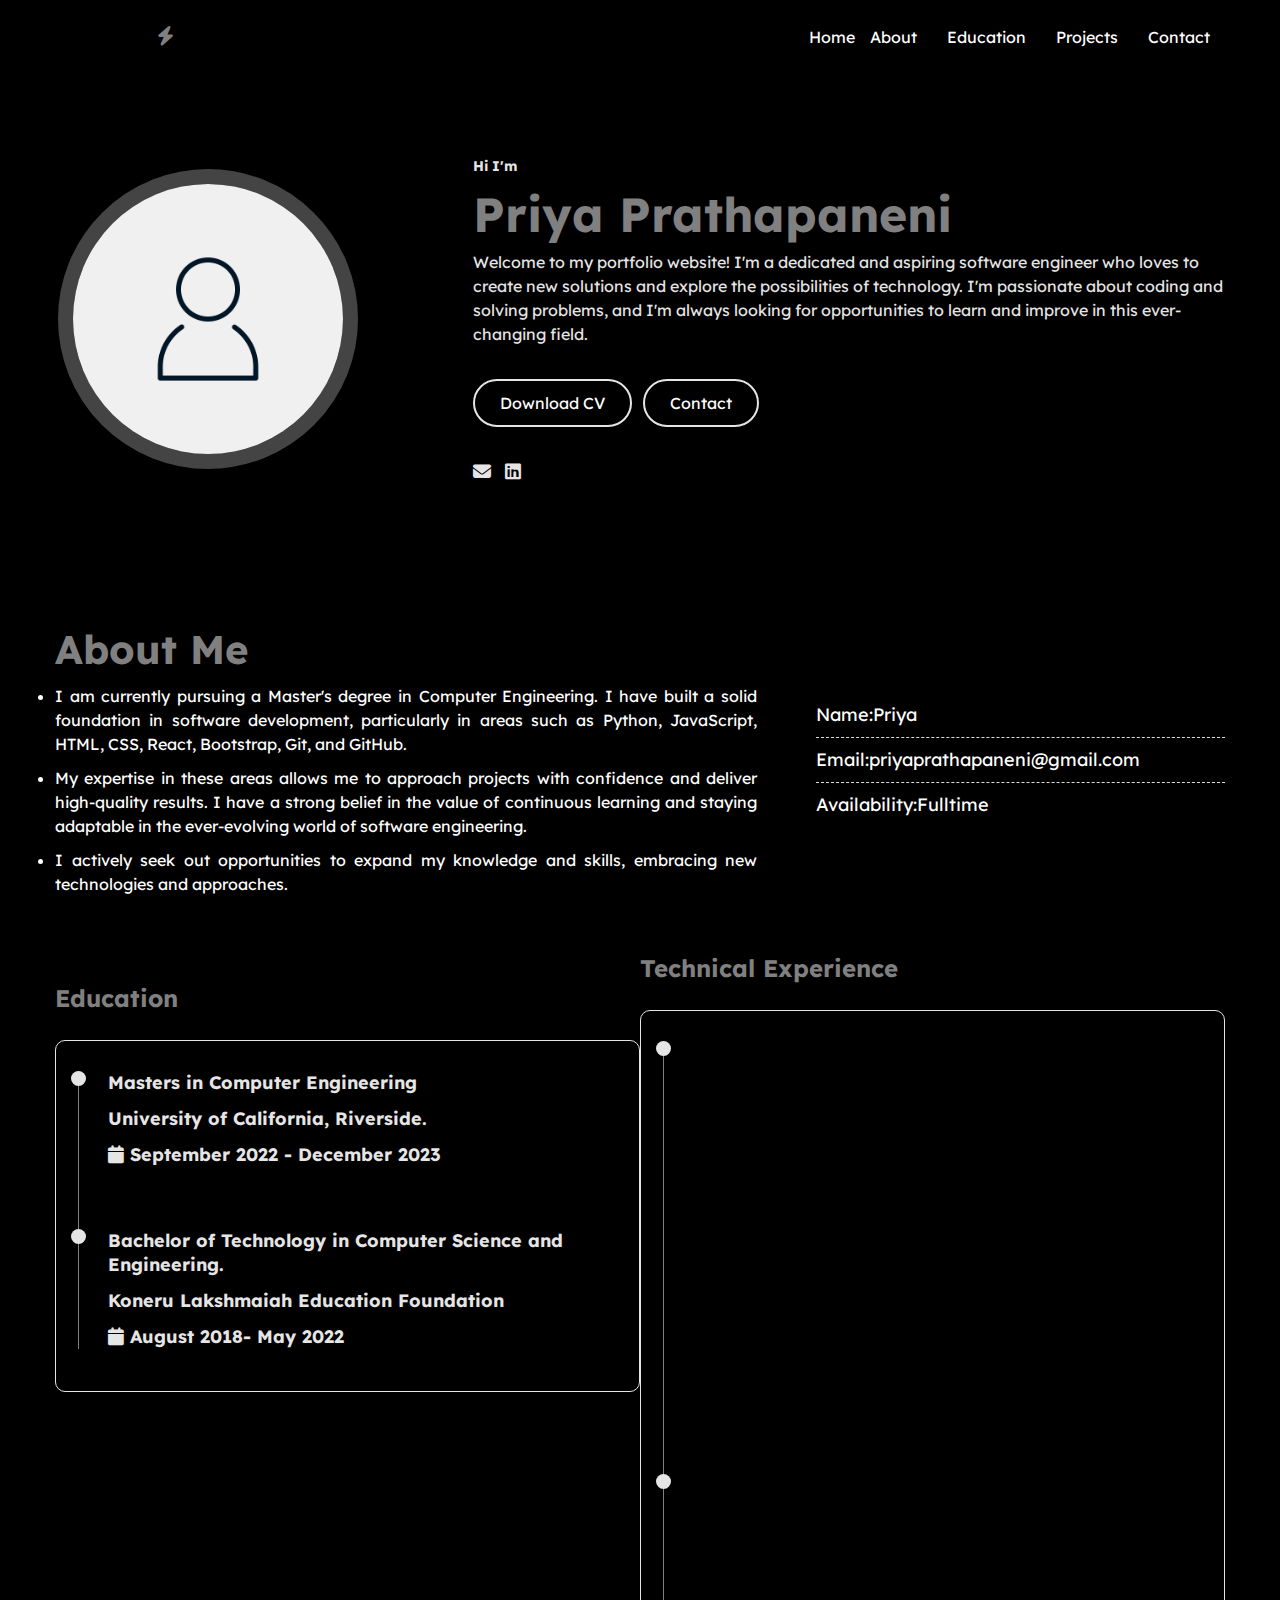
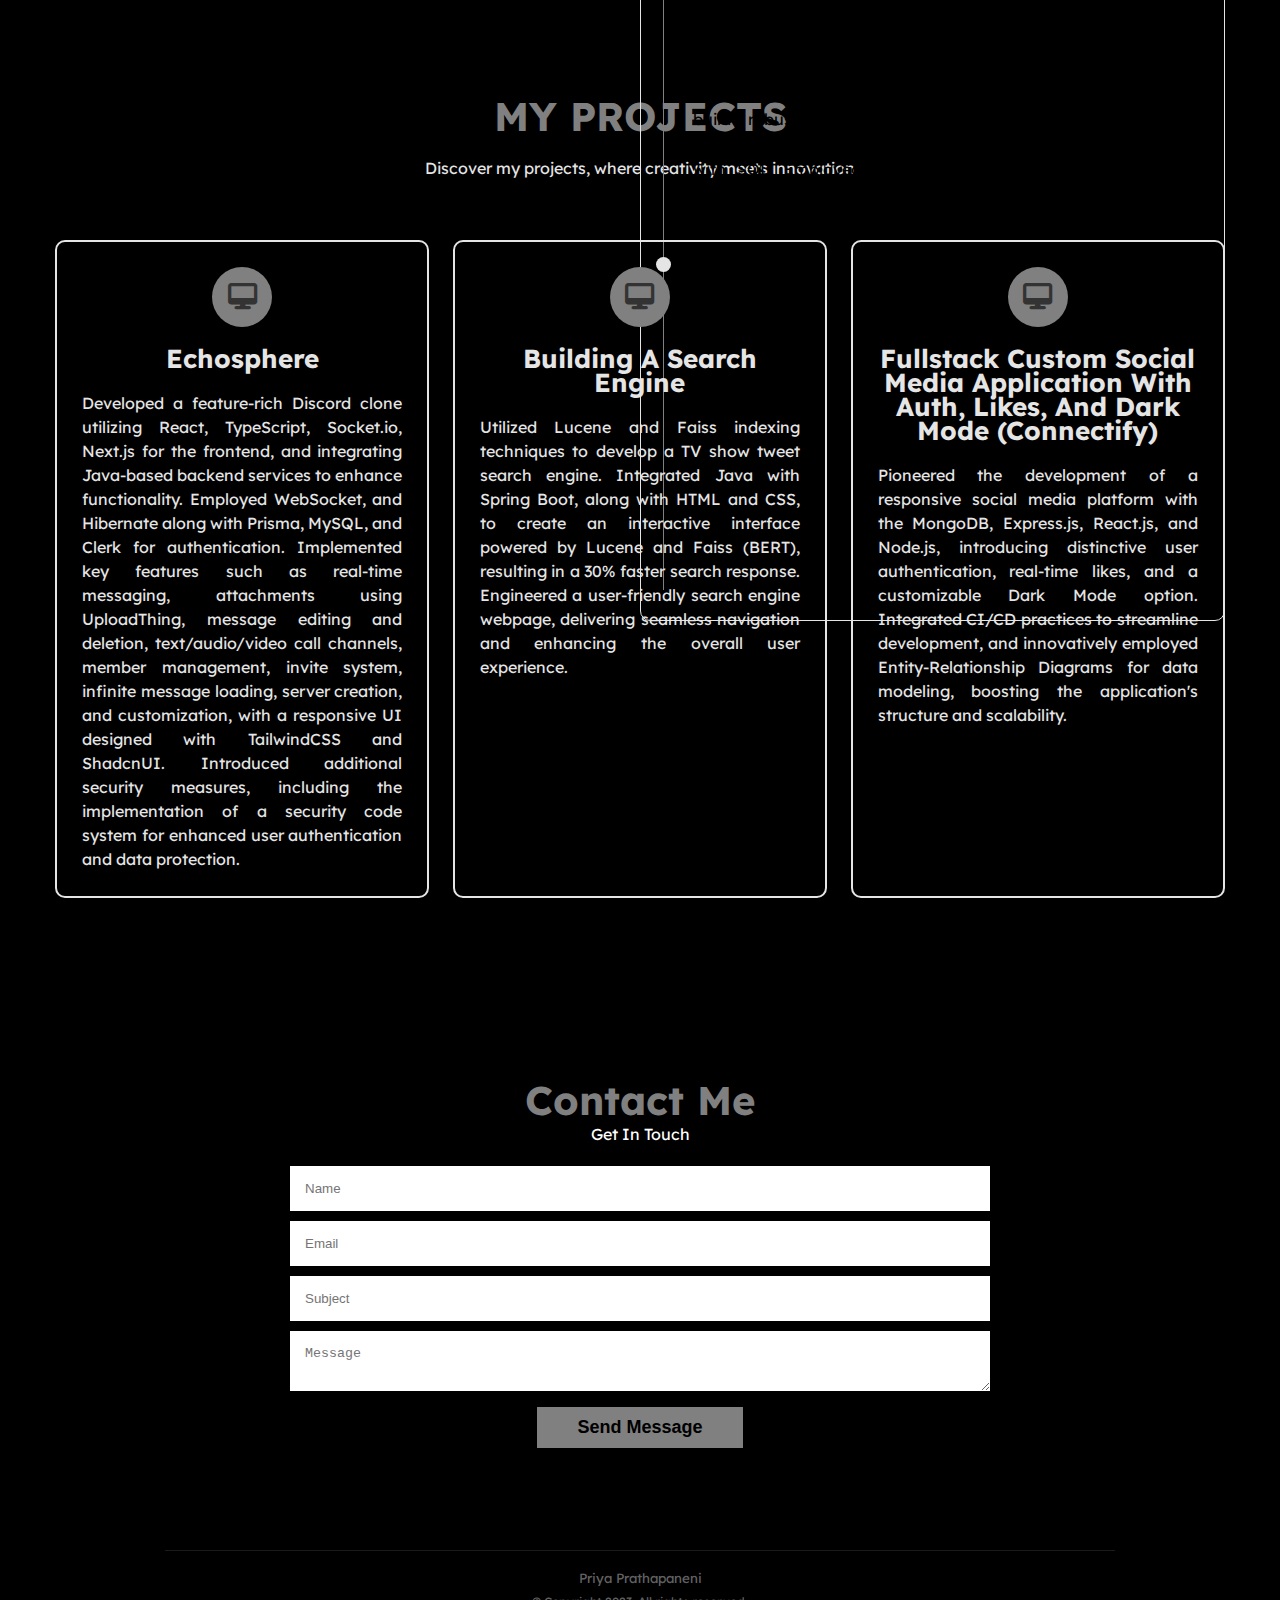
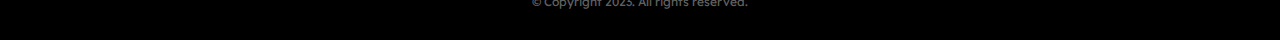
==== index.html @ 8d8836d9 "Update index.html" ====
<!DOCTYPE html>
<html lang="en">
<head>
    <meta charset="UTF-8"> 
    <meta http-equiv="X-UA-Compatible" content="IE=edge">
    <meta name="viewport" content="width=device-width, initial-scale=1.0">
    <title>Priya Prathapaneni</title>
    <link rel="icon" href="https://i.ibb.co/zRsTj3p/Frame-1-37.png">


    <link rel="stylesheet" href="style_portfolio.css">
    <link rel="stylesheet" href="https://cdnjs.cloudflare.com/ajax/libs/font-awesome/6.4.0/css/all.min.css" class="stylesheet">
</head> 

<body>
    <header class="header-area">
        <div class="container">
            <div class="header">
               
                <a href="" class="logo">
                    <img src="files/signaturecropped.png" alt="" class="signature">
                    <i class="fa fa-bolt"></i>
                </a>
                   
                <ul class="navbar">
                    <li><a href="#home">Home</a></li>
                    <li><a href="#about">About</a></li>
                    <li><a href="#education">Education</a></li>
                    <li><a href="#projects">Projects</a></li>
                    <li><a href="#contact">Contact</a></li>
                </ul>
                
                <div class="menu_icon">
                    <i class="fa fa-bars"></i>
                </div>

            </div>
        </div> 
    </header>
 
    <!-------------------------- Home Page -------------------------->
    <div class="FirstElement" id="home">
        <div class="profile-photo">
            <img src="images/haha.webp" alt="profile picture">
        </div>
        <div class="profile-text">
            <h5>Hi I'm </h5><br>
            <h1>Priya Prathapaneni</h1><br>
            <p>Welcome to my portfolio website! I'm a dedicated and aspiring software engineer who loves to create new solutions and explore the possibilities of technology. I'm passionate about coding and solving problems, and I'm always looking for opportunities to learn and improve in this ever-changing field.</p>
            
            <div class="btn-group">
                <a href="Docs/Priya_Prathapaneni_Resume__ (2).pdf" class="btn">Download CV</a>
                <a href="mailto:priyaprathapaneni@gmail.com" class="btn">Contact</a>
            </div>

            <div class="social">
                <a href="mailto:priyaprathapaneni@gmail.com"><i class="fa fa-envelope"></i></a>
                <a href="https://www.linkedin.com/in/priya-prathapaneni-424543191"><i class="fa-brands fa-linkedin"></i></a>
            </div>
        </div>
    </div>

        <!-------------------------- About Section -------------------------->
    <section class="about-area" id="about">
        <div class="container">
            <div class="about">
                
                <div class="about-content">
                    <h4>About Me</h4>
                    <ul>
                      <li> I am currently pursuing a Master's degree in Computer Engineering. I have built a solid foundation in software development, particularly in areas such as Python, JavaScript, HTML, CSS, React, Bootstrap, Git, and GitHub.</li>
                      <li> My expertise in these areas allows me to approach projects with confidence and deliver high-quality results. I have a strong belief in the value of continuous learning and staying adaptable in the ever-evolving world of software engineering.</li>
                      <li> I actively seek out opportunities to expand my knowledge and skills, embracing new technologies and approaches.</li>
                    </ul>
                </div>
                                  
                <div class="about-skills">
                    <ul>
                        <li>Name:Priya</li>
                        <li>Email:priyaprathapaneni@gmail.com</li>
                        <li>Availability:Fulltime</li>
            
                    </ul>
                </div>
            </div>
        </div>
    </section>


        <!-------------- Education & Internship -------------->
    <section class="education-content" id="education">
        <div class="container">
            <div class="row">
                <div class="education ">
                    <h3 class="title">Education</h3>
                    <div class="row">
                        <div class="timeline-box">
                            <div class="timeline">

                                <!-- Timeline-item -->
                                <div class="timeline-item">
                                    <div class="circle-dot"></div>
                                    <h3 class="timeline-title">
                                        Masters in Computer Engineering
                                    </h3>
                                    <h4 class="timeline-title">University of California, Riverside.</h4>
                                    <h4 class="timeline-title">
                                        <i class="fa fa-calendar"></i> September 2022 - December 2023
                                    </h4>
                                </div> 

                                <div class="timeline-item">
                                    <div class="circle-dot"></div>
                                    <h3 class="timeline-title">
                                        Bachelor of Technology in Computer Science and Engineering.
                                    </h3>
                                    <h4 class="timeline-title">Koneru Lakshmaiah Education Foundation</h4>
                                    <h4 class="timeline-title">
                                        <i class="fa fa-calendar"></i> August 2018- May 2022
                                    </h4>
                                </div> 

                            </div>
                        </div>
                    </div>
                </div>
                <div class="Technical Experience">
                    <h3 class="title">Technical Experience</h3>
                    <div class="row">
                        <div class="timeline-box">
                            <div class="timeline">
                                <div class="timeline-item">
                                    <div class="circle-dot"></div>
                                    <h3 class="timeline-title">Technical Product Manager</h3>
                                    <h4 class="timeline-title">Visionsoft</h4>
                                    <h4 class="timeline-title">
                                        <i class="fa fa-calendar"></i>  February 2024-Present  
                                    </h4>
                                    <li class="timeline-text">Spearheaded the development of "TechXcel," a full-stack solution, driving a 30% increase in user engagement and a 20% boost in customer satisfaction. Utilized a combination of SQL for database management, Alteryx for data integration and manipulation, 
                                     and Java for backend development to architect and implement the solution effectively. Mentored and guided a team of interns in React components development, contributing to success of the project. Defined product requirements, leveraging Platform as a Service (PaaS), AWS services like AWS Lambda, and EC2, 
                                     leading to a 25% improvement in feature prioritization accuracy and a 15% reduction in time-to-market.                                         
                                    </li>
                                </div>
                                <div class="timeline-item">
                                    <div class="circle-dot"></div>
                                    <h3 class="timeline-title">Full Stack Developer</h3>
                                    <h4 class="timeline-title">BEPEC SOLUTIONS</h4>
                                    <h4 class="timeline-title">
                                        <i class="fa fa-calendar"></i>  January 2022-August  2022 
                                    </h4>
                                    <li class="timeline-text">Developed an interactive e-commerce website utilizing React for the front-end, enhancing user experience with dynamic web pages, styled using HTML, CSS, JavaScript and TypeScript, 
                                     ensuring a responsive and visually appealing interface. Implemented backend functionalities in Java, leveraging J2EE frameworks to build robust server-side components, and managed data transactions using JDBC, 
                                      enabling efficient database interactions with SQL. Employed JUnit 5 for unit testing to ensure code reliability and functionality. Utilized Jenkins for build automation.
                                    </li>
                                </div>
                                <!-- Timeline-item -->
                                <div class="timeline-item">
                                    <div class="circle-dot"></div>
                                    <h3 class="timeline-title">
                                        FULL STACK DEVELOPER
                                    </h3>
                                    <h4 class="timeline-title">SWHIZZ TECHNOLOGIES</h4>
                                    <h4 class="timeline-title">
                                    <i class="fa fa-calendar"></i> August 2021-November 2021
                                    </h4>
                                    <li class="timeline-text">
                                        Developed “TaskMaster Pro," a comprehensive project management web application, utilizing Spring Boot (MVC, JPA, Hibernate) for the backend implementation, including RESTful web service APIs, and MySQL database for data storage. 
                                        Implemented the front-end of the application using React.js, incorporating Material UI components and React Hooks (useState, useEffect) for efficient state management, resulting in a user-friendly and responsive user interface. Additionally, 
                                        utilized fetch/axios for seamless consumption of REST APIs.
                           
                                    </li>
                                </div> 
                                <!-- Timeline-item -->
                                
                                
                            </div>
                        </div>
                    </div>
                </div>
            </div>
        </div>
    </section>


        <!-------------------------- Projects -------------------------->
    <section class="project-content" id="projects">
        <div class="container">
            <div class="project-title">
                <h4>My Projects</h4>
                <p>Discover my projects, where creativity meets innovation</p>
            </div>
            <div class="projects">
                <!-- 1st Project -->
                <div class="project">
                    <i class="fa fa-desktop"></i>
                    <h4>Echosphere </h4>
                    <p>Developed a feature-rich Discord clone utilizing React, TypeScript,  Socket.io, Next.js for the frontend, and integrating Java-based backend services to enhance functionality. Employed WebSocket, and Hibernate along with Prisma, MySQL, and Clerk for authentication. 
Implemented key features such as real-time messaging, attachments using UploadThing, message editing and deletion, text/audio/video call channels, member management, invite system, infinite message loading, server creation, and customization, with a responsive UI designed with TailwindCSS and ShadcnUI. Introduced additional security measures, including the implementation of a security code system for enhanced user authentication and data protection.
                    </p>
                </div>
                 <!-- 2nd Project -->
                 <div class="project">
                    <i class="fa fa-desktop"></i>
                    <h4>Building a Search Engine </h4>
                    <p>Utilized Lucene and Faiss indexing techniques to develop a TV show tweet search engine. 
Integrated Java with Spring Boot, along with HTML and CSS, to create an interactive interface powered by Lucene and Faiss (BERT), resulting in a 30% faster search response.
Engineered a user-friendly search engine webpage, delivering seamless navigation and enhancing the overall user experience.
</p>
                </div>
                <!-- 3rd Project -->
                <div class="project">
                    <i class="fa fa-desktop"></i>
                    <h4>Fullstack Custom Social Media Application with Auth, Likes, and Dark Mode (Connectify) </h4>
                    <p>Pioneered the development of a responsive social media platform with the MongoDB, Express.js, React.js, and Node.js, introducing distinctive user authentication, real-time likes, and a customizable Dark Mode option.
Integrated CI/CD practices to streamline development, and innovatively employed Entity-Relationship Diagrams for data modeling, boosting the application's structure and scalability.
</p>
                </div>
            </div>
        </div>
    </section>

        <!-------------------------- Contact Me -------------------------->

    <section class="contact-content" id="contact">
        <div class="container">
            <div class="contact-title">
                <h4>Contact Me</h4>
                <p>Get In Touch</p>
            </div>
            <div class="contact">
                <form name="submitToGoogleSheet">
                    <input type="text" name="NAME" placeholder="Name" required>
                    <input type="email" name="EMAIL" placeholder="Email" required>
                    <input type="text" name="SUBJECT" placeholder="Subject">
                    <textarea name="MESSAGE" placeholder="Message"></textarea>
                    <input type="submit" value="Send Message" class="submit">
                </form>
                <span id="msg"></span>
            </div>
        </div>
    </section>
        
    <!-------------------------- JS -------------------------->
    <script src="https://code.jquery.com/jquery-3.7.0.min.js" integrity="sha256-2Pmvv0kuTBOenSvLm6bvfBSSHrUJ+3A7x6P5Ebd07/g=" crossorigin="anonymous"></script>
    <script src="https://cdn.jsdelivr.net/npm/typed.js@2.0.12"></script>
    <script src="https://unpkg.com/scrollreveal"></script>
    <script src="script_portfolio.js"></script>
    
    <!-------------------------- Footer section -------------------------->
   <footer class="footer">
    <small>Priya Prathapaneni</small>
    <small class="copyright">&copy; Copyright 2023. All rights reserved.</small>
   </footer>

</body>
</html>
---- style_portfolio.css ----
@import url('https://fonts.googleapis.com/css2?family=Lexend:wght@400;500;600;700&display=swap');

*{
  margin:0;
  padding:0;
  box-sizing:border-box;
  scroll-behavior:smooth;
}
a{
  text-decoration: none ;
  color:#fff;
  transition:0.3s; 
}
ul{
  list-style:none;
}
img{
  max-width: 100%;
}
body{
  font-family: 'Lexend', sans-serif;
  font-size:16px;
  line-height:24px; 
  background-color:black;
}
.container{
  width: 1170px;
  margin:auto;
}




      /*---------------------------Header---------------------------*/

.header-area{
  padding:25px 0;
  transition: padding .3s;
}

.header-area.sticky {
  position: fixed;
  top: 0;
  left: 0;
  width: 100%;
  z-index: 99;
  background-color:black;
  padding: 5px;
}

.header{
  display:flex;
  justify-content: space-between;
  align-items: center;
  /* padding-bottom: 2rem; */
} 
.logo {
  display: flex;
  align-items: center;
  position: relative; 
  text-transform: uppercase;
  font-size: 26px;
  font-weight: 700;
}

.logo .fa-bolt {
  color:gray;
  font-size: 19.5px;
  position: absolute; 
  top: 60%;
  left: 100%; 
  transform: translate(-50%, -50%); 
  z-index: 1; 
}

.signature {
  width: 100px; 
  height:auto; 
  margin-right: 10px; 
}

.header ul li:first-child {
  margin-right: auto; 
}  

.header ul{
  display: flex;
  align-items: center; 
}
.header ul li{
  margin: 0 15px;
}
.header ul li a{
  text-transform: capitalize;
  display: block;
}
.header ul li a.active{
  color:gray;
} 
.header ul li a:hover{
  color:gray;
}
.header .menu_icon{
  color:#fff;
  font-size: 18px;
  cursor: pointer;
  display: none;
}


/*---------------------------HomePage--------------------------*/

.FirstElement{
   display:flex;
   justify-content: space-around;
   align-items: center;
   padding-top: 5rem; 
} 

.FirstElement.adjusted-padding {
  padding-top: 40px; 
}

.FirstElement .profile-photo{
  width: 300px;
  height:  300px;
  border-radius: 50%;
  overflow: hidden;
  border: 15px solid #444444;
  box-shadow: 5px 7px 25px rgba(0, 0, 0, 0.5)
}
profile-photo .img{
  height: 300%;
  width: 300%;
  transition: 0.5s;
}
.FirstElement .profile-photo img:hover{
  transform: scale(1.2);
}
.profile-text{
  max-width: 750px;
  display: flex;
  flex-direction: column;
}
.profile-text h5{
  color: #e5e5e5;
  font-size: 14px;
}
.profile-text h1{
  color: gray;
  font-size: 3rem; 
}
.profile-text p{
  color:#e5e5e5;
}
.profile-text .social i{
  color : #e5e5e5;
  font-size: 18px;
  margin-right: 10px;
  transition: 0.5s;
}
.profile-text .social i:hover{
  color:gray;
  transform: rotate(360deg);
}



 /*---------------------------About---------------------------*/

.about-area{
  padding-top: 130px;
  background-color:black;
}
.about{
  display: flex;
  justify-content: space-between;
  align-items: center;
  margin-bottom:50px;
}
.about-content{
  flex-basis: 60%;
}
.about-content h4{
  color: gray;
  font-size: 40px;
  line-height: 70px;
  text-transform: capitalize;
}
.about-content ul {
  color:#fff;
  text-align: justify;
}

.about-content ul li {
  list-style-type: disc;
  margin-bottom: 10px;
}

.about-skills{
  flex-basis: 35%;
}
.about-skills ul li{
  border-bottom: 1px dashed #ddd;
  padding-bottom: 10px;
  margin-bottom: 10px;
  color: #fff;
  font-size: 18px;
}
.about-skills ul li:last-child{
  border-bottom: 0;
  padding-bottom: 0;
  margin-bottom: 0;
}


/*---------------------------Button---------------------------*/

.btn-group{
  margin: 45px 0;
}
.btn-group .btn{
  border-color: #d5d5d5;
  color: #fff;
  background-color:black;
  padding:12px 25px;
  margin: 5px 0;
  margin-right: 7px;
  border-radius: 30px;
  border: 2px solid #e5e5e5;
  box-shadow: 0 10px 10px -8px rgb(0 0 0 / 78%);
}
.btn.active{
  border-color:gray;
}


/*---------------------------Education & Internship---------------------------*/

.education-content .row{
  display: flex;
  border-radius: 5px;
  height: 400px;
  margin-bottom: 250px;
}

.education-content .title{
  color: gray;
}
.education-content .row .education,
.education-content .row .internship
{
  color: #e5e5e5;
  flex:0 0 50%;
  max-width: 50%;
  margin-top: 30px;
} 
.education-content  h3.title{
  font-size:24px;
  margin-bottom: 30px;
  font-weight: 700;
}
.education-content .row.timeline-box{
  flex:0 0 100%;
  max-width: 100%;  
}
.education-content .row .timeline{
  /* background-color:#e5e5e5; */
  padding: 30px 15px;
  border: 1px solid #e5e5e5;
  border-radius: 10px;
  width: 100%;
  position: relative;
}
.education-content .row .timeline-item{
  position:relative;
  padding-left: 37px;
  padding-bottom: 50px; 
}
.education-content .row  .internship .timeline-item{
  position:relative;
  padding-left: 37px;
  padding-bottom: 30px; 
}
.education-content .row .timeline-item:last-child{
  padding-bottom: 0;
}
.education-content .row .timeline-item::before{
  content: "";
  width: 1px;
  position: absolute;
  height: 100%;
  left: 7px;
  top: 0;
  background-color:gray;  
}
.education-content .row .circle-dot{
  position: absolute;
  left: 0;
  top: 0;
  height: 15px;
  width: 15px;
  border-radius: 50%;
  background-color: #e5e5e5;
}
.education-content .row .timeline-title  {
  font-weight: 700;
  font-size: 18px;
  margin-bottom: 12px;
}
.education-content .row .internship .timeline-title  {
  font-weight: 700;
  font-size: 18px;
  margin-bottom: 8px;
}
.education-content .row .timeline-text{
  line-height: 25px;
  font-size: 16px;
  text-align: justify;
}



/*---------------------------Projects---------------------------*/
.project-content{
  padding: 90px 0;
  /* color:#fff;  */
}
.project-title{
  margin-bottom: 60px;
  text-align: center;
}
.project-title h4{
  text-transform: uppercase;
  font-size: 40px;
  line-height: 40px;
  color: gray;
  margin-bottom: 20px;
}
.project-title p{
  color: #e5e5e5;
}
.projects{
  display: flex;
  justify-content:space-between;
  flex-wrap: wrap;
}
.project{
    /* padding: 30px 15px; */
    color: #e5e5e5;
    border: 2px solid #e5e5e5;
    border-radius: 10px;
    width: 100%;
    position: relative;
    padding: 25px;
    text-align: center;
    flex-basis: 32%;
    transition: .3s;
}
.project i{
  background-color:gray;
  width: 60px;
  height: 60px;
  color: #333;
  font-size: 26px;
  line-height: 60px;
  border-radius: 50%;
}
.project h4{
  font-size: 26px;
  text-transform: capitalize;
  margin: 20px 0;
}
.project p{
  text-align: justify;
}
.project:hover{
  border-color:gray;
}



/*---------------------------Contact Me---------------------------*/
.contact-content{
  padding: 100px 0;
  color: #fff;
  text-align: center;
}
.contact-content .contact-title h4{
  font-size: 40px;
  text-transform: capitalize;
  color: gray;
  padding-bottom: 10px;
}
.contact-content .contact-title p{
  padding-bottom: 20px;
}
.contact{
  max-width: 700px;
  margin: auto;
}
.contact input,.contact textarea{
  width: 100%;
  padding: 15px;
  border: 0;
  margin-bottom: 10px;
}

.contact .submit{
  width: auto;
  background-color:gray;
  padding: 10px 40px;
  font-weight:bold ;
  font-size: 18px;
}
.contact .submit:hover{
  transform: scale(1.1);
  cursor: pointer;
}
#msg{
  color: #fff;
  font-size: 20px;
  margin-top: -8px;
  display: block;
}






/*---------------------------Footer---------------------------*/
.footer {
    max-width: 950px;
    margin: 0 auto;
    padding: 15px 0 26px;
    border-top: 1px solid rgba(255, 255, 255, 0.1); 
    color: rgba(255, 255, 255, 0.4);
    display: flex;
    flex-direction: column;
    align-items: center;
    text-align: center;
  }
  .footer .message {
    font-size: 12px;
    color: rgba(255, 255, 255, 0.4);
    margin-bottom: 10px;
  }
  
  .copyright {
    font-size: 12px;
  }




 /*------------------- Responsive Design on small screen -------------------*/

/* Medium layout */
@media only screen and (min-width:1000px) and (max-width:1200px){
  .container{
    width: 970px;
  }
}

@media(max-width:1050px){
  .FirstElement{ 
    flex-direction: column;
    padding-top: 2rem;
  }
  .profile-text{
    padding: 40px 0px;
  }
}



/* tablet layout */
@media only screen and (min-width:768px) and (max-width:999px){
  .container{
    width: 750px;
  } 
}  


/* Mobile Layout */
@media only screen and (max-width:767px){
  .container{
    width: 350px;
  }

  .header .menu_icon {
    display: block;
  }
  .header ul{
    display: none;
  }
  .header i{
    color: #e5e5e5;
  }

  .profile-text{
    width: 350px;
  }
  .FirstElement .profile-text p{
    text-align: justify;
  }
  .about{
    flex-direction: column;
    flex-basis: 100%;
    margin-bottom: 30px;
  }
  .about-skills{
    width: 100%;
    margin-top: 30px;
  }
  .education-content .row {
    flex-direction: column;
    height: auto;
    margin-bottom: 50px;
  }

  .education-content .row .education,
  .education-content .row .internship {
    flex-basis: 100%;
    max-width: 100%;
    margin-top: 30px;
  }
  .project{
    flex-basis: 100%;
    margin-bottom: 30px;
  }

}
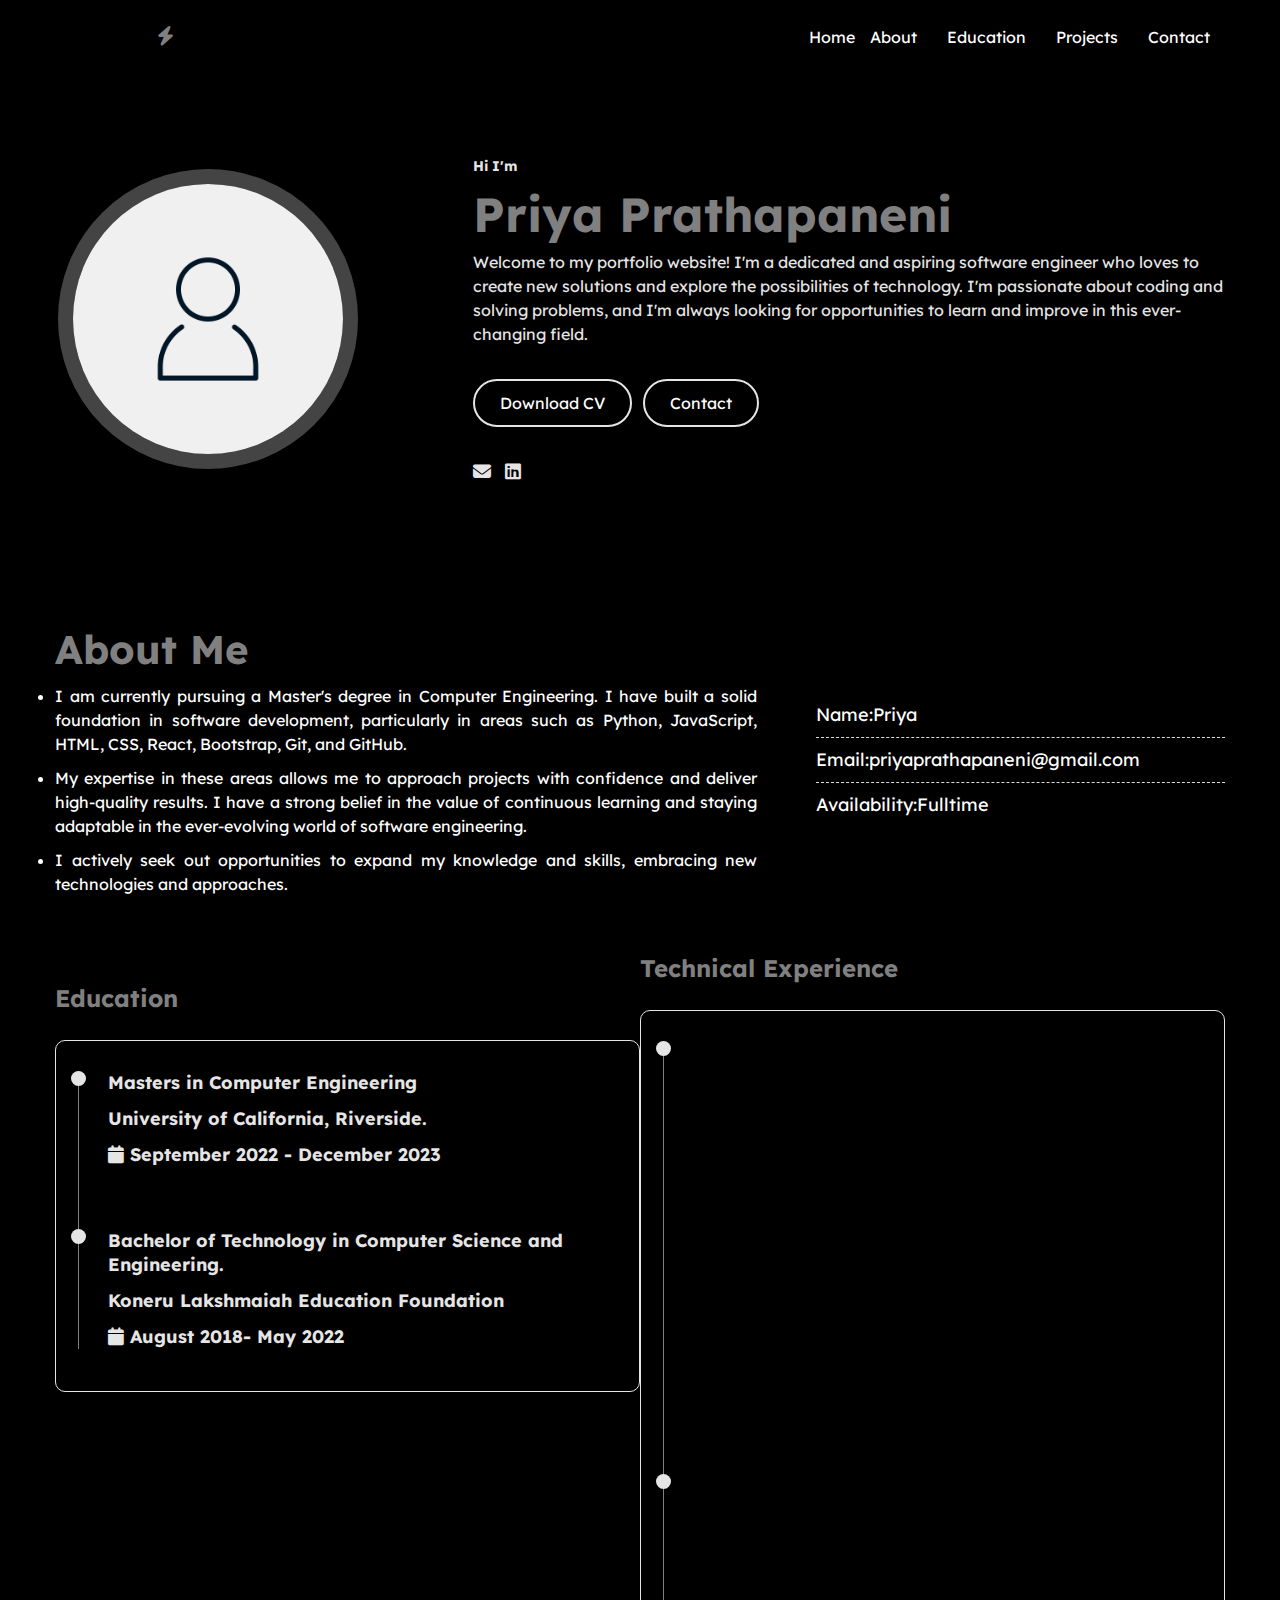
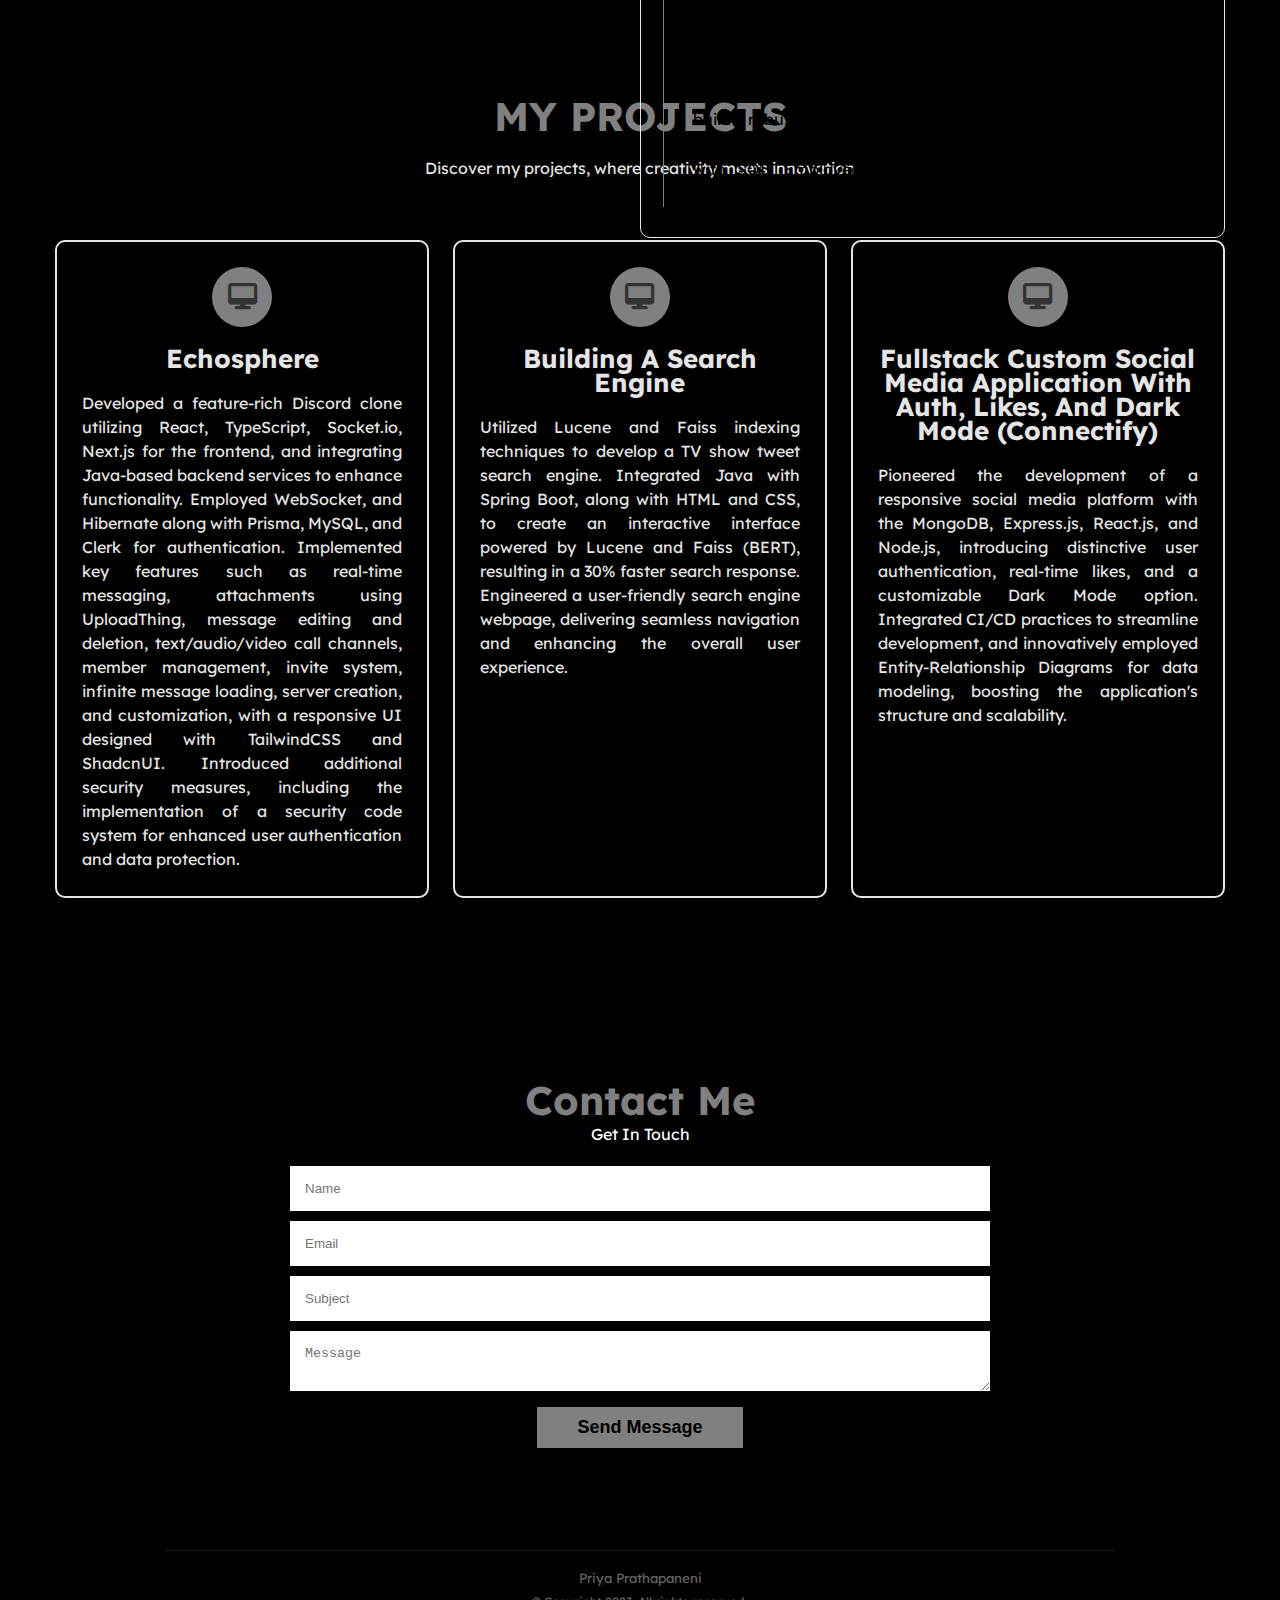
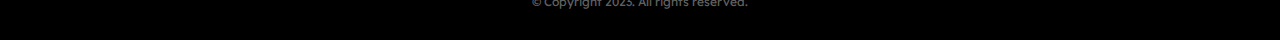
==== commit a847e162: "Update index.html" ====
--- a/index.html
+++ b/index.html
@@ -87,7 +87,7 @@
     </section>
 
 
-        <!-------------- Education & Internship -------------->
+        <!-------------- Education & Technical Experience -------------->
     <section class="education-content" id="education">
         <div class="container">
             <div class="row">
@@ -153,23 +153,7 @@
                                       enabling efficient database interactions with SQL. Employed JUnit 5 for unit testing to ensure code reliability and functionality. Utilized Jenkins for build automation.
                                     </li>
                                 </div>
-                                <!-- Timeline-item -->
-                                <div class="timeline-item">
-                                    <div class="circle-dot"></div>
-                                    <h3 class="timeline-title">
-                                        FULL STACK DEVELOPER
-                                    </h3>
-                                    <h4 class="timeline-title">SWHIZZ TECHNOLOGIES</h4>
-                                    <h4 class="timeline-title">
-                                    <i class="fa fa-calendar"></i> August 2021-November 2021
-                                    </h4>
-                                    <li class="timeline-text">
-                                        Developed “TaskMaster Pro," a comprehensive project management web application, utilizing Spring Boot (MVC, JPA, Hibernate) for the backend implementation, including RESTful web service APIs, and MySQL database for data storage. 
-                                        Implemented the front-end of the application using React.js, incorporating Material UI components and React Hooks (useState, useEffect) for efficient state management, resulting in a user-friendly and responsive user interface. Additionally, 
-                                        utilized fetch/axios for seamless consumption of REST APIs.
-                           
-                                    </li>
-                                </div> 
+                                
                                 <!-- Timeline-item -->
                                 
                                 
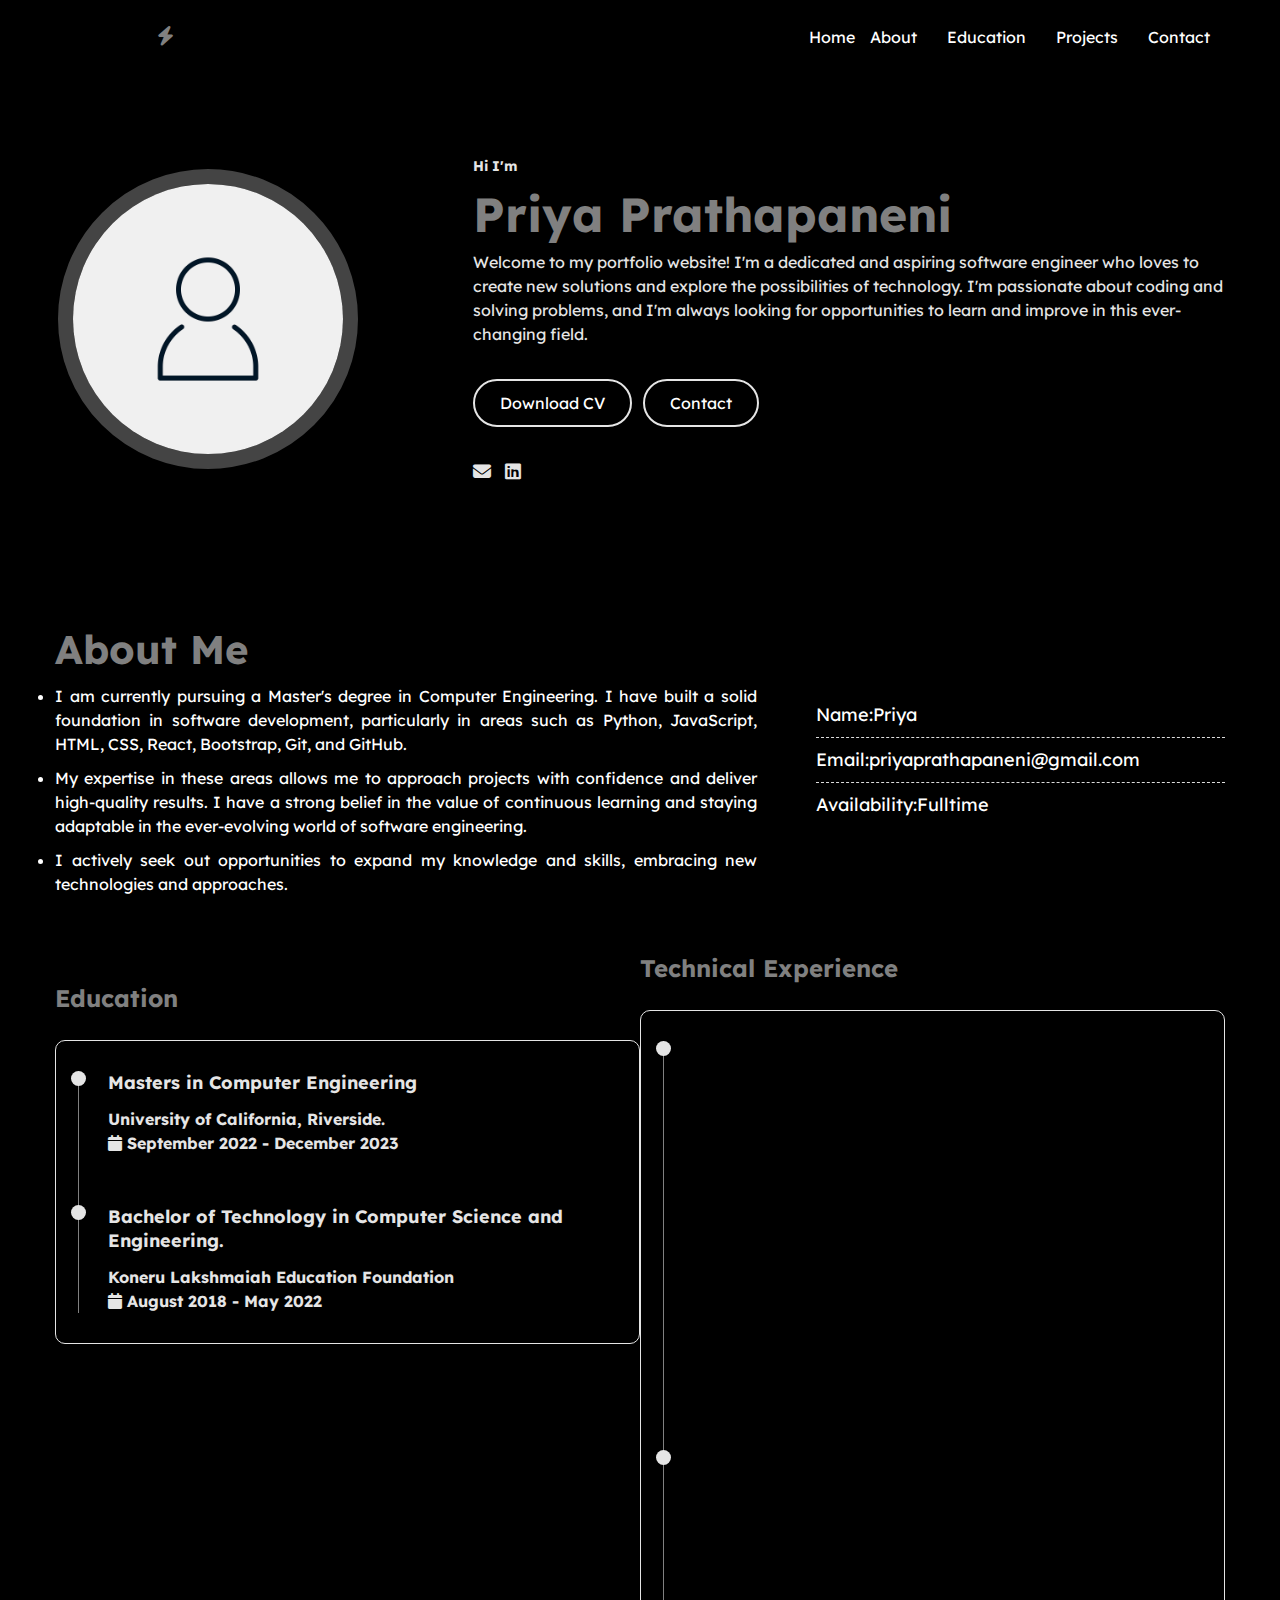
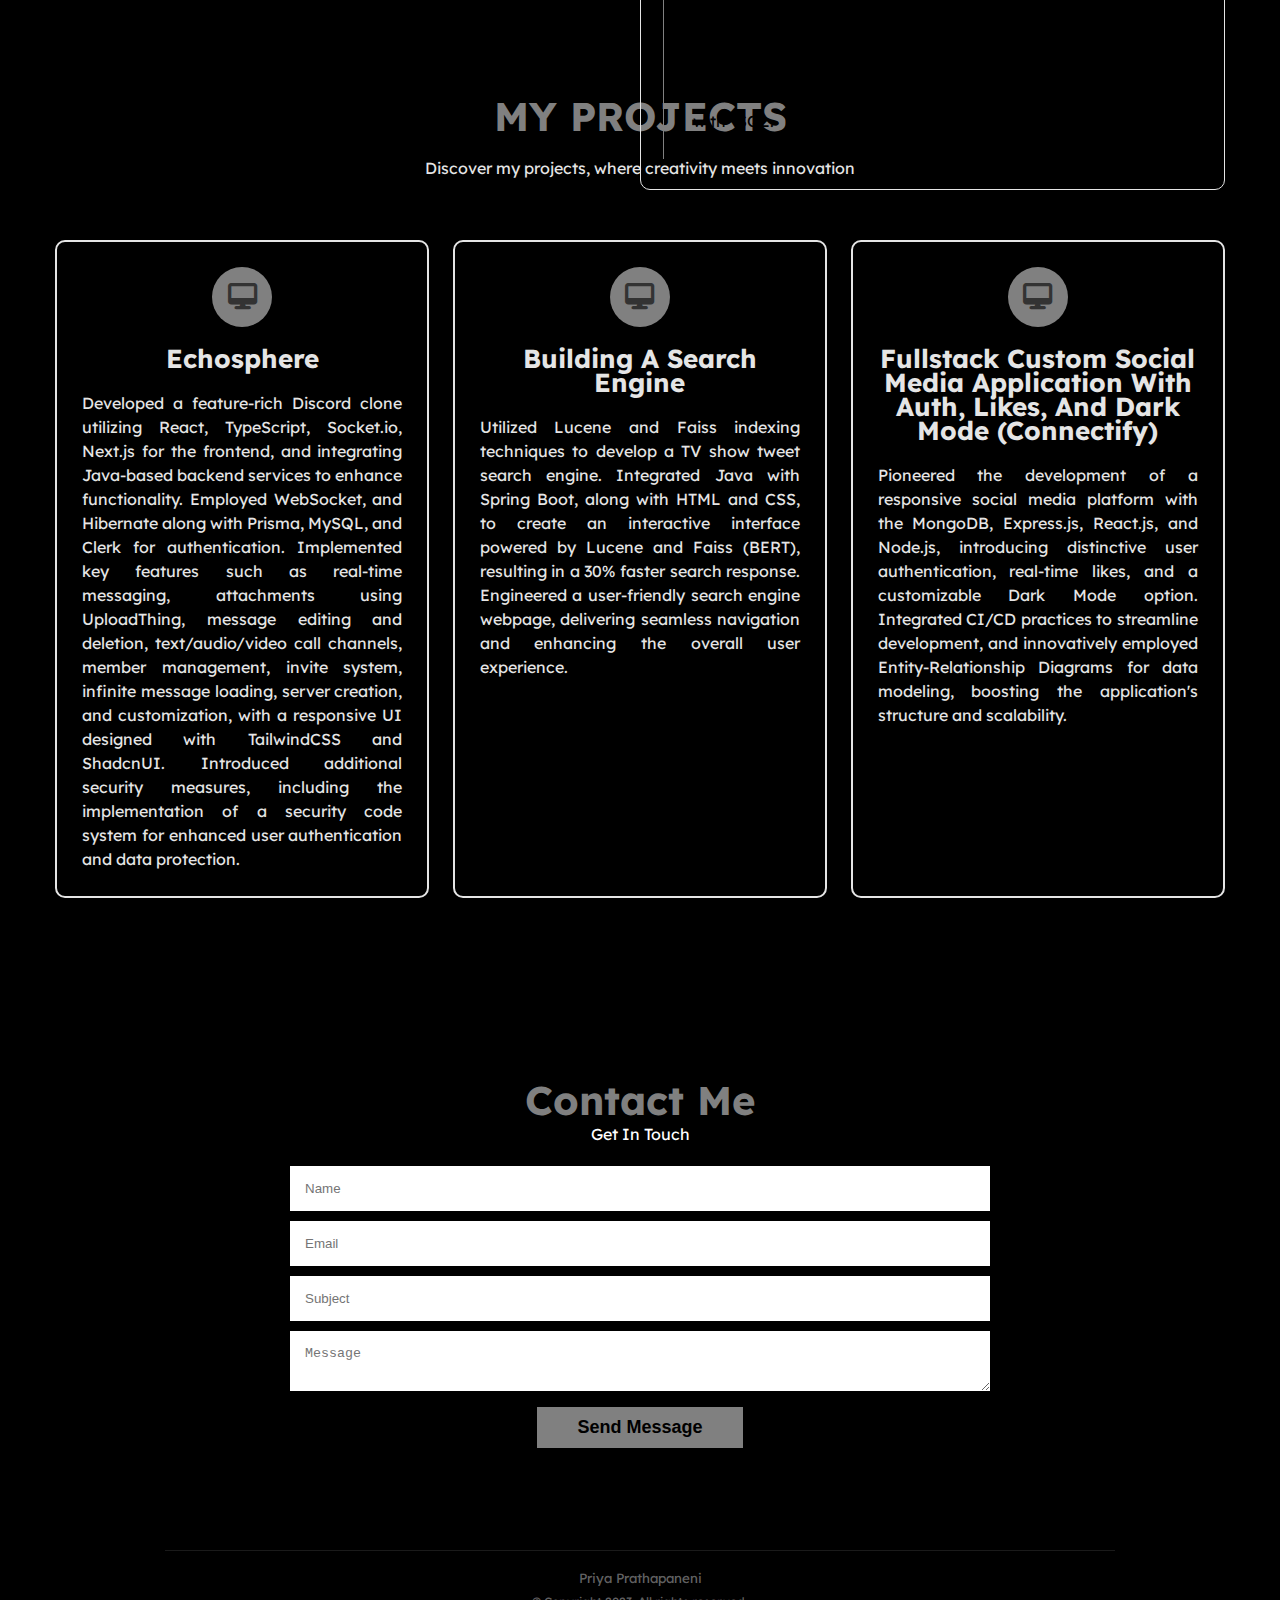
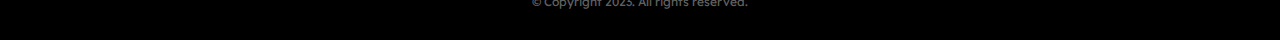
==== commit e20ac22f: "Update index.html" ====
--- a/index.html
+++ b/index.html
@@ -87,83 +87,79 @@
     </section>
 
 
-        <!-------------- Education & Technical Experience -------------->
-    <section class="education-content" id="education">
-        <div class="container">
-            <div class="row">
-                <div class="education ">
-                    <h3 class="title">Education</h3>
-                    <div class="row">
-                        <div class="timeline-box">
-                            <div class="timeline">
-
-                                <!-- Timeline-item -->
-                                <div class="timeline-item">
-                                    <div class="circle-dot"></div>
-                                    <h3 class="timeline-title">
-                                        Masters in Computer Engineering
-                                    </h3>
-                                    <h4 class="timeline-title">University of California, Riverside.</h4>
-                                    <h4 class="timeline-title">
-                                        <i class="fa fa-calendar"></i> September 2022 - December 2023
-                                    </h4>
-                                </div> 
-
-                                <div class="timeline-item">
-                                    <div class="circle-dot"></div>
-                                    <h3 class="timeline-title">
-                                        Bachelor of Technology in Computer Science and Engineering.
-                                    </h3>
-                                    <h4 class="timeline-title">Koneru Lakshmaiah Education Foundation</h4>
-                                    <h4 class="timeline-title">
-                                        <i class="fa fa-calendar"></i> August 2018- May 2022
-                                    </h4>
-                                </div> 
-
+      <!-------------- Education & Technical Experience -------------->
+<section class="education-content" id="education">
+    <div class="container">
+        <div class="row">
+            <div class="education">
+                <h3 class="title">Education</h3>
+                <div class="row">
+                    <div class="timeline-box">
+                        <div class="timeline">
+
+                            <!-- Timeline-item -->
+                            <div class="timeline-item">
+                                <div class="circle-dot"></div>
+                                <h3 class="timeline-title">
+                                    Masters in Computer Engineering
+                                </h3>
+                                <h4 class="timeline-subtitle">University of California, Riverside.</h4>
+                                <h4 class="timeline-subtitle">
+                                    <i class="fa fa-calendar"></i> September 2022 - December 2023
+                                </h4>
+                            </div> 
+
+                            <div class="timeline-item">
+                                <div class="circle-dot"></div>
+                                <h3 class="timeline-title">
+                                    Bachelor of Technology in Computer Science and Engineering.
+                                </h3>
+                                <h4 class="timeline-subtitle">Koneru Lakshmaiah Education Foundation</h4>
+                                <h4 class="timeline-subtitle">
+                                    <i class="fa fa-calendar"></i> August 2018 - May 2022
+                                </h4>
+                            </div> 
+
+                        </div>
+                    </div>
+                </div>
+            </div>
+            <div class="technical-experience">
+                <h3 class="title">Technical Experience</h3>
+                <div class="row">
+                    <div class="timeline-box">
+                        <div class="timeline">
+                            <div class="timeline-item">
+                                <div class="circle-dot"></div>
+                                <h3 class="timeline-title">Technical Product Manager</h3>
+                                <h4 class="timeline-subtitle">Visionsoft</h4>
+                                <h4 class="timeline-subtitle">
+                                    <i class="fa fa-calendar"></i> February 2024 - Present  
+                                </h4>
+                                <p class="timeline-text">Spearheaded the development of "TechXcel," a full-stack solution, driving a 30% increase in user engagement and a 20% boost in customer satisfaction. Utilized a combination of SQL for database management, Alteryx for data integration and manipulation, 
+                                 and Java for backend development to architect and implement the solution effectively. Mentored and guided a team of interns in React components development, contributing to the success of the project. Defined product requirements, leveraging Platform as a Service (PaaS), AWS services like AWS Lambda, and EC2, 
+                                 leading to a 25% improvement in feature prioritization accuracy and a 15% reduction in time-to-market.                                         
+                                </p>
+                            </div>
+                            <div class="timeline-item">
+                                <div class="circle-dot"></div>
+                                <h3 class="timeline-title">Full Stack Developer</h3>
+                                <h4 class="timeline-subtitle">BEPEC SOLUTIONS</h4>
+                                <h4 class="timeline-subtitle">
+                                    <i class="fa fa-calendar"></i> January 2022 - August 2022 
+                                </h4>
+                                <p class="timeline-text">Developed an interactive e-commerce website utilizing React for the front-end, enhancing user experience with dynamic web pages, styled using HTML, CSS, JavaScript, and TypeScript, 
+                                 ensuring a responsive and visually appealing interface. Implemented backend functionalities in Java, leveraging J2EE frameworks to build robust server-side components, and managed data transactions using JDBC, 
+                                  enabling efficient database interactions with SQL. Employed JUnit 5 for unit testing to ensure code reliability and functionality. Utilized Jenkins for build automation.
+                                </p>
                             </div>
                         </div>
                     </div>
                 </div>
-                <div class="Technical Experience">
-                    <h3 class="title">Technical Experience</h3>
-                    <div class="row">
-                        <div class="timeline-box">
-                            <div class="timeline">
-                                <div class="timeline-item">
-                                    <div class="circle-dot"></div>
-                                    <h3 class="timeline-title">Technical Product Manager</h3>
-                                    <h4 class="timeline-title">Visionsoft</h4>
-                                    <h4 class="timeline-title">
-                                        <i class="fa fa-calendar"></i>  February 2024-Present  
-                                    </h4>
-                                    <li class="timeline-text">Spearheaded the development of "TechXcel," a full-stack solution, driving a 30% increase in user engagement and a 20% boost in customer satisfaction. Utilized a combination of SQL for database management, Alteryx for data integration and manipulation, 
-                                     and Java for backend development to architect and implement the solution effectively. Mentored and guided a team of interns in React components development, contributing to success of the project. Defined product requirements, leveraging Platform as a Service (PaaS), AWS services like AWS Lambda, and EC2, 
-                                     leading to a 25% improvement in feature prioritization accuracy and a 15% reduction in time-to-market.                                         
-                                    </li>
-                                </div>
-                                <div class="timeline-item">
-                                    <div class="circle-dot"></div>
-                                    <h3 class="timeline-title">Full Stack Developer</h3>
-                                    <h4 class="timeline-title">BEPEC SOLUTIONS</h4>
-                                    <h4 class="timeline-title">
-                                        <i class="fa fa-calendar"></i>  January 2022-August  2022 
-                                    </h4>
-                                    <li class="timeline-text">Developed an interactive e-commerce website utilizing React for the front-end, enhancing user experience with dynamic web pages, styled using HTML, CSS, JavaScript and TypeScript, 
-                                     ensuring a responsive and visually appealing interface. Implemented backend functionalities in Java, leveraging J2EE frameworks to build robust server-side components, and managed data transactions using JDBC, 
-                                      enabling efficient database interactions with SQL. Employed JUnit 5 for unit testing to ensure code reliability and functionality. Utilized Jenkins for build automation.
-                                    </li>
-                                </div>
-                                
-                                <!-- Timeline-item -->
-                                
-                                
-                            </div>
-                        </div>
-                    </div>
-                </div>
-            </div>
-        </div>
-    </section>
+            </div>
+        </div>
+    </div>
+</section>
 
 
         <!-------------------------- Projects -------------------------->
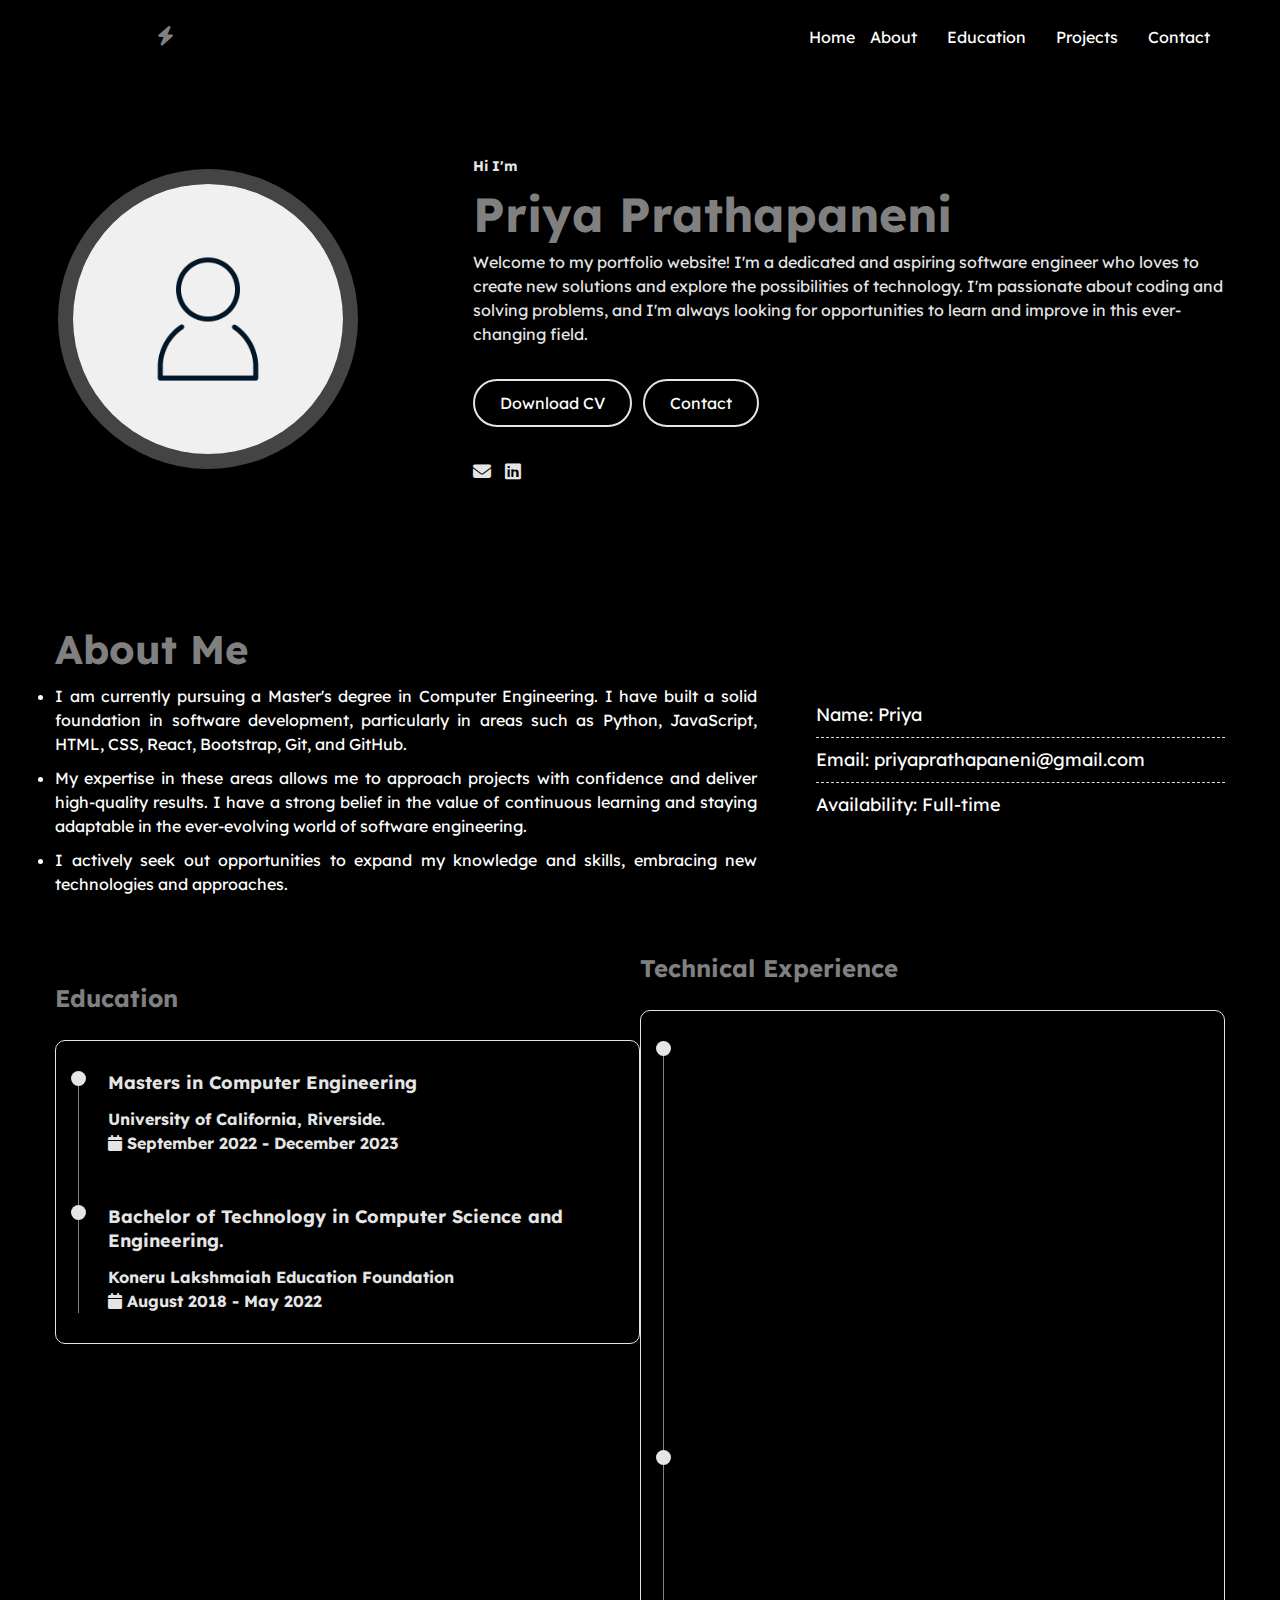
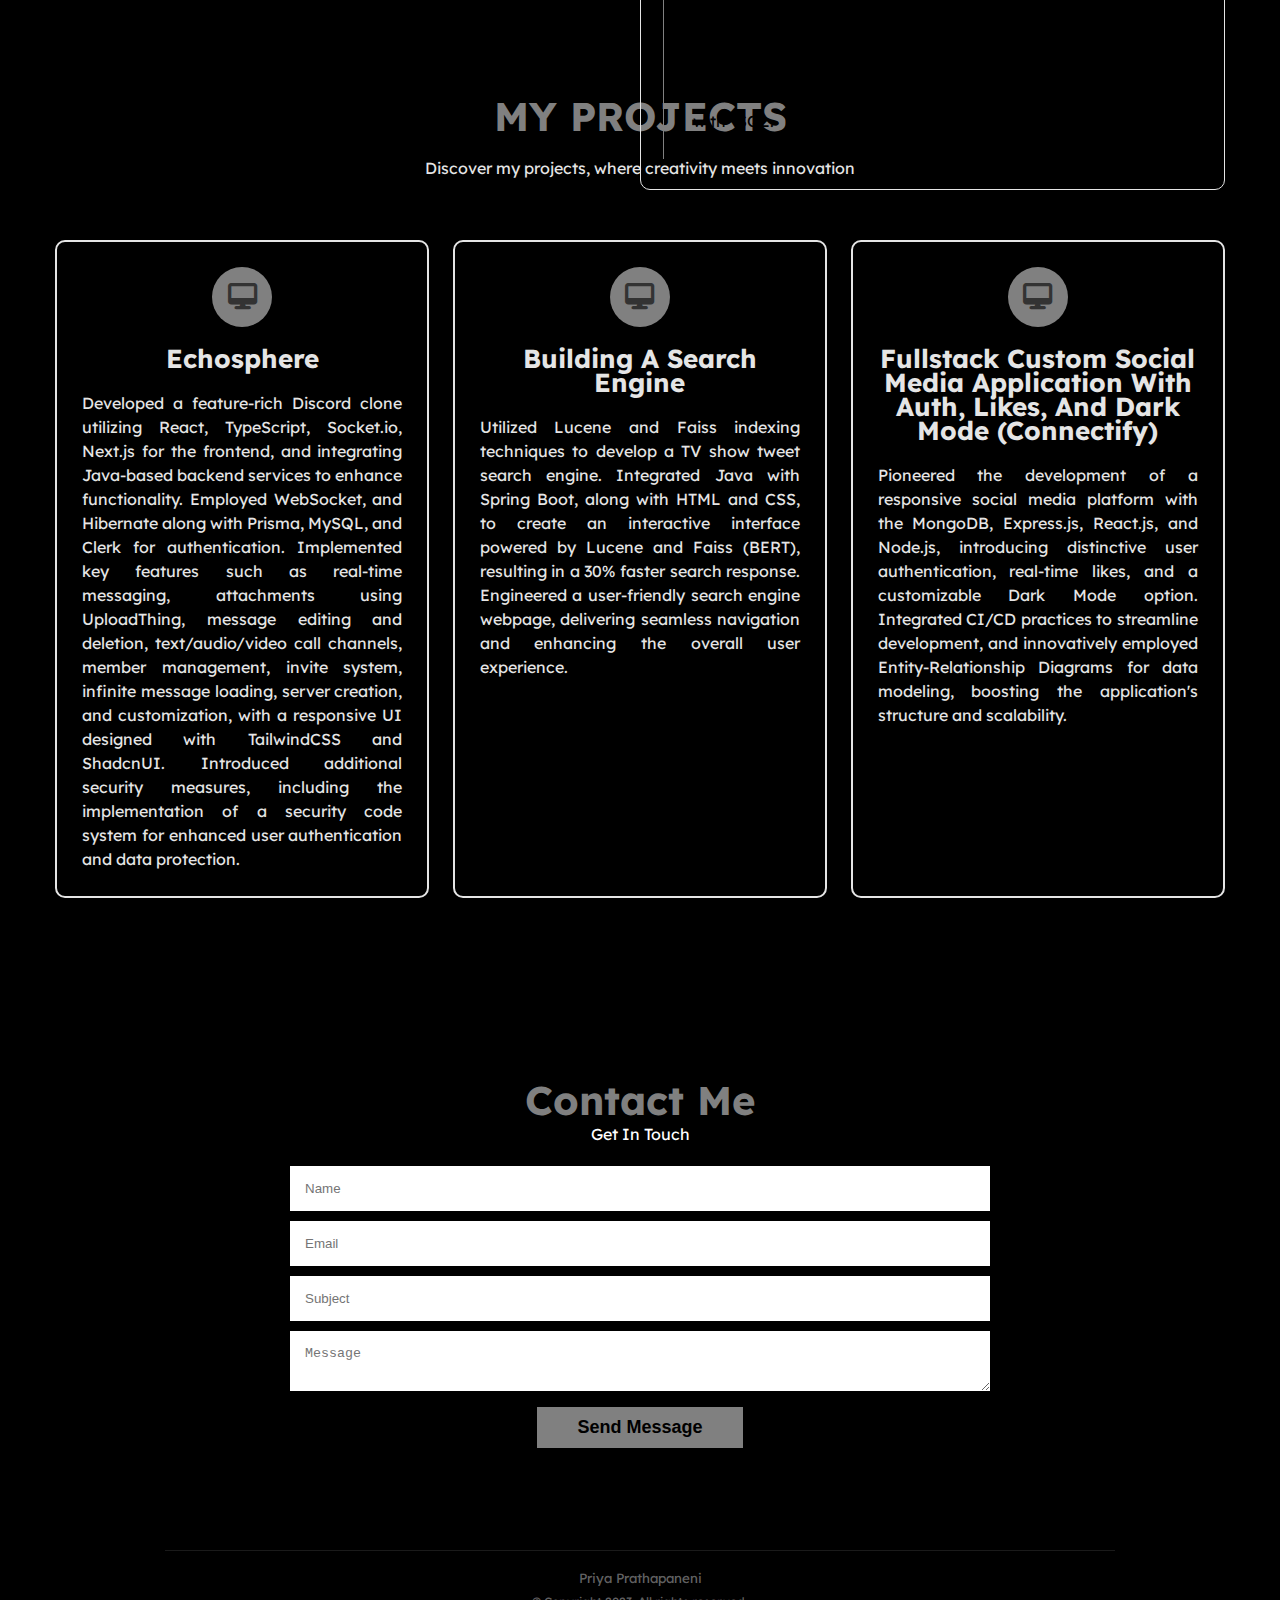
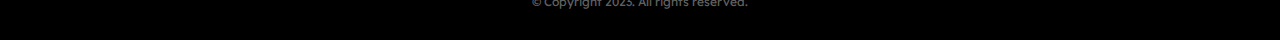
==== commit 801aad1a: "Update index.html" ====
--- a/index.html
+++ b/index.html
@@ -60,7 +60,7 @@
         </div>
     </div>
 
-        <!-------------------------- About Section -------------------------->
+    <!-------------------------- About Section -------------------------->
     <section class="about-area" id="about">
         <div class="container">
             <div class="about">
@@ -76,9 +76,9 @@
                                   
                 <div class="about-skills">
                     <ul>
-                        <li>Name:Priya</li>
-                        <li>Email:priyaprathapaneni@gmail.com</li>
-                        <li>Availability:Fulltime</li>
+                        <li>Name: Priya</li>
+                        <li>Email: priyaprathapaneni@gmail.com</li>
+                        <li>Availability: Full-time</li>
             
                     </ul>
                 </div>
@@ -86,83 +86,76 @@
         </div>
     </section>
 
-
-      <!-------------- Education & Technical Experience -------------->
-<section class="education-content" id="education">
-    <div class="container">
-        <div class="row">
-            <div class="education">
-                <h3 class="title">Education</h3>
-                <div class="row">
-                    <div class="timeline-box">
-                        <div class="timeline">
-
-                            <!-- Timeline-item -->
-                            <div class="timeline-item">
-                                <div class="circle-dot"></div>
-                                <h3 class="timeline-title">
-                                    Masters in Computer Engineering
-                                </h3>
-                                <h4 class="timeline-subtitle">University of California, Riverside.</h4>
-                                <h4 class="timeline-subtitle">
-                                    <i class="fa fa-calendar"></i> September 2022 - December 2023
-                                </h4>
-                            </div> 
-
-                            <div class="timeline-item">
-                                <div class="circle-dot"></div>
-                                <h3 class="timeline-title">
-                                    Bachelor of Technology in Computer Science and Engineering.
-                                </h3>
-                                <h4 class="timeline-subtitle">Koneru Lakshmaiah Education Foundation</h4>
-                                <h4 class="timeline-subtitle">
-                                    <i class="fa fa-calendar"></i> August 2018 - May 2022
-                                </h4>
-                            </div> 
-
-                        </div>
-                    </div>
-                </div>
-            </div>
-            <div class="technical-experience">
-                <h3 class="title">Technical Experience</h3>
-                <div class="row">
-                    <div class="timeline-box">
-                        <div class="timeline">
-                            <div class="timeline-item">
-                                <div class="circle-dot"></div>
-                                <h3 class="timeline-title">Technical Product Manager</h3>
-                                <h4 class="timeline-subtitle">Visionsoft</h4>
-                                <h4 class="timeline-subtitle">
-                                    <i class="fa fa-calendar"></i> February 2024 - Present  
-                                </h4>
-                                <p class="timeline-text">Spearheaded the development of "TechXcel," a full-stack solution, driving a 30% increase in user engagement and a 20% boost in customer satisfaction. Utilized a combination of SQL for database management, Alteryx for data integration and manipulation, 
-                                 and Java for backend development to architect and implement the solution effectively. Mentored and guided a team of interns in React components development, contributing to the success of the project. Defined product requirements, leveraging Platform as a Service (PaaS), AWS services like AWS Lambda, and EC2, 
-                                 leading to a 25% improvement in feature prioritization accuracy and a 15% reduction in time-to-market.                                         
-                                </p>
-                            </div>
-                            <div class="timeline-item">
-                                <div class="circle-dot"></div>
-                                <h3 class="timeline-title">Full Stack Developer</h3>
-                                <h4 class="timeline-subtitle">BEPEC SOLUTIONS</h4>
-                                <h4 class="timeline-subtitle">
-                                    <i class="fa fa-calendar"></i> January 2022 - August 2022 
-                                </h4>
-                                <p class="timeline-text">Developed an interactive e-commerce website utilizing React for the front-end, enhancing user experience with dynamic web pages, styled using HTML, CSS, JavaScript, and TypeScript, 
-                                 ensuring a responsive and visually appealing interface. Implemented backend functionalities in Java, leveraging J2EE frameworks to build robust server-side components, and managed data transactions using JDBC, 
-                                  enabling efficient database interactions with SQL. Employed JUnit 5 for unit testing to ensure code reliability and functionality. Utilized Jenkins for build automation.
-                                </p>
+    <!-------------- Education & Technical Experience -------------->
+    <section class="education-content" id="education">
+        <div class="container">
+            <div class="row">
+                <div class="education">
+                    <h3 class="title">Education</h3>
+                    <div class="row">
+                        <div class="timeline-box">
+                            <div class="timeline">
+
+                                <!-- Timeline-item -->
+                                <div class="timeline-item">
+                                    <div class="circle-dot"></div>
+                                    <h3 class="timeline-title">
+                                        Masters in Computer Engineering
+                                    </h3>
+                                    <h4 class="timeline-subtitle">University of California, Riverside.</h4>
+                                    <h4 class="timeline-subtitle">
+                                        <i class="fa fa-calendar"></i> September 2022 - December 2023
+                                    </h4>
+                                </div> 
+
+                                <div class="timeline-item">
+                                    <div class="circle-dot"></div>
+                                    <h3 class="timeline-title">
+                                        Bachelor of Technology in Computer Science and Engineering.
+                                    </h3>
+                                    <h4 class="timeline-subtitle">Koneru Lakshmaiah Education Foundation</h4>
+                                    <h4 class="timeline-subtitle">
+                                        <i class="fa fa-calendar"></i> August 2018 - May 2022
+                                    </h4>
+                                </div> 
+
                             </div>
                         </div>
                     </div>
                 </div>
-            </div>
-        </div>
-    </div>
-</section>
-
-
-        <!-------------------------- Projects -------------------------->
+                <div class="technical-experience">
+                    <h3 class="title">Technical Experience</h3>
+                    <div class="row">
+                        <div class="timeline-box">
+                            <div class="timeline">
+                                <!-- Experience items -->
+                                <div class="timeline-item">
+                                    <div class="circle-dot"></div>
+                                    <h3 class="timeline-title">Technical Product Manager</h3>
+                                    <h4 class="timeline-subtitle">Visionsoft</h4>
+                                    <h4 class="timeline-subtitle">
+                                        <i class="fa fa-calendar"></i> February 2024 - Present  
+                                    </h4>
+                                    <p class="timeline-text">Spearheaded the development of "TechXcel," a full-stack solution, driving a 30% increase in user engagement and a 20% boost in customer satisfaction. Utilized a combination of SQL for database management, Alteryx for data integration and manipulation, and Java for backend development to architect and implement the solution effectively. Mentored and guided a team of interns in React components development, contributing to the success of the project. Defined product requirements, leveraging Platform as a Service (PaaS), AWS services like AWS Lambda, and EC2, leading to a 25% improvement in feature prioritization accuracy and a 15% reduction in time-to-market.</p>
+                                </div>
+                                <div class="timeline-item">
+                                    <div class="circle-dot"></div>
+                                    <h3 class="timeline-title">Full Stack Developer</h3>
+                                    <h4 class="timeline-subtitle">BEPEC SOLUTIONS</h4>
+                                    <h4 class="timeline-subtitle">
+                                        <i class="fa fa-calendar"></i> January 2022 - August 2022 
+                                    </h4>
+                                    <p class="timeline-text">Developed an interactive e-commerce website utilizing React for the front-end, enhancing user experience with dynamic web pages, styled using HTML, CSS, JavaScript, and TypeScript, ensuring a responsive and visually appealing interface. Implemented backend functionalities in Java, leveraging J2EE frameworks to build robust server-side components, and managed data transactions using JDBC, enabling efficient database interactions with SQL. Employed JUnit 5 for unit testing to ensure code reliability and functionality. Utilized Jenkins for build automation.</p>
+                                </div>
+                            </div>
+                        </div>
+                    </div>
+                </div>
+            </div>
+        </div>
+    </section>
+
+    <!-------------------------- Projects -------------------------->
     <section class="project-content" id="projects">
         <div class="container">
             <div class="project-title">
@@ -170,37 +163,27 @@
                 <p>Discover my projects, where creativity meets innovation</p>
             </div>
             <div class="projects">
-                <!-- 1st Project -->
+                <!-- Project items -->
                 <div class="project">
                     <i class="fa fa-desktop"></i>
                     <h4>Echosphere </h4>
-                    <p>Developed a feature-rich Discord clone utilizing React, TypeScript,  Socket.io, Next.js for the frontend, and integrating Java-based backend services to enhance functionality. Employed WebSocket, and Hibernate along with Prisma, MySQL, and Clerk for authentication. 
-Implemented key features such as real-time messaging, attachments using UploadThing, message editing and deletion, text/audio/video call channels, member management, invite system, infinite message loading, server creation, and customization, with a responsive UI designed with TailwindCSS and ShadcnUI. Introduced additional security measures, including the implementation of a security code system for enhanced user authentication and data protection.
-                    </p>
-                </div>
-                 <!-- 2nd Project -->
-                 <div class="project">
+                    <p>Developed a feature-rich Discord clone utilizing React, TypeScript, Socket.io, Next.js for the frontend, and integrating Java-based backend services to enhance functionality. Employed WebSocket, and Hibernate along with Prisma, MySQL, and Clerk for authentication. Implemented key features such as real-time messaging, attachments using UploadThing, message editing and deletion, text/audio/video call channels, member management, invite system, infinite message loading, server creation, and customization, with a responsive UI designed with TailwindCSS and ShadcnUI. Introduced additional security measures, including the implementation of a security code system for enhanced user authentication and data protection.</p>
+                </div>
+                <div class="project">
                     <i class="fa fa-desktop"></i>
                     <h4>Building a Search Engine </h4>
-                    <p>Utilized Lucene and Faiss indexing techniques to develop a TV show tweet search engine. 
-Integrated Java with Spring Boot, along with HTML and CSS, to create an interactive interface powered by Lucene and Faiss (BERT), resulting in a 30% faster search response.
-Engineered a user-friendly search engine webpage, delivering seamless navigation and enhancing the overall user experience.
-</p>
-                </div>
-                <!-- 3rd Project -->
+                    <p>Utilized Lucene and Faiss indexing techniques to develop a TV show tweet search engine. Integrated Java with Spring Boot, along with HTML and CSS, to create an interactive interface powered by Lucene and Faiss (BERT), resulting in a 30% faster search response. Engineered a user-friendly search engine webpage, delivering seamless navigation and enhancing the overall user experience.</p>
+                </div>
                 <div class="project">
                     <i class="fa fa-desktop"></i>
                     <h4>Fullstack Custom Social Media Application with Auth, Likes, and Dark Mode (Connectify) </h4>
-                    <p>Pioneered the development of a responsive social media platform with the MongoDB, Express.js, React.js, and Node.js, introducing distinctive user authentication, real-time likes, and a customizable Dark Mode option.
-Integrated CI/CD practices to streamline development, and innovatively employed Entity-Relationship Diagrams for data modeling, boosting the application's structure and scalability.
-</p>
-                </div>
-            </div>
-        </div>
-    </section>
-
-        <!-------------------------- Contact Me -------------------------->
-
+                    <p>Pioneered the development of a responsive social media platform with the MongoDB, Express.js, React.js, and Node.js, introducing distinctive user authentication, real-time likes, and a customizable Dark Mode option. Integrated CI/CD practices to streamline development, and innovatively employed Entity-Relationship Diagrams for data modeling, boosting the application's structure and scalability.</p>
+                </div>
+            </div>
+        </div>
+    </section>
+
+    <!-------------------------- Contact Me -------------------------->
     <section class="contact-content" id="contact">
         <div class="container">
             <div class="contact-title">
@@ -227,10 +210,10 @@
     <script src="script_portfolio.js"></script>
     
     <!-------------------------- Footer section -------------------------->
-   <footer class="footer">
-    <small>Priya Prathapaneni</small>
-    <small class="copyright">&copy; Copyright 2023. All rights reserved.</small>
-   </footer>
+    <footer class="footer">
+        <small>Priya Prathapaneni</small>
+        <small class="copyright">&copy; Copyright 2023. All rights reserved.</small>
+    </footer>
 
 </body>
 </html>
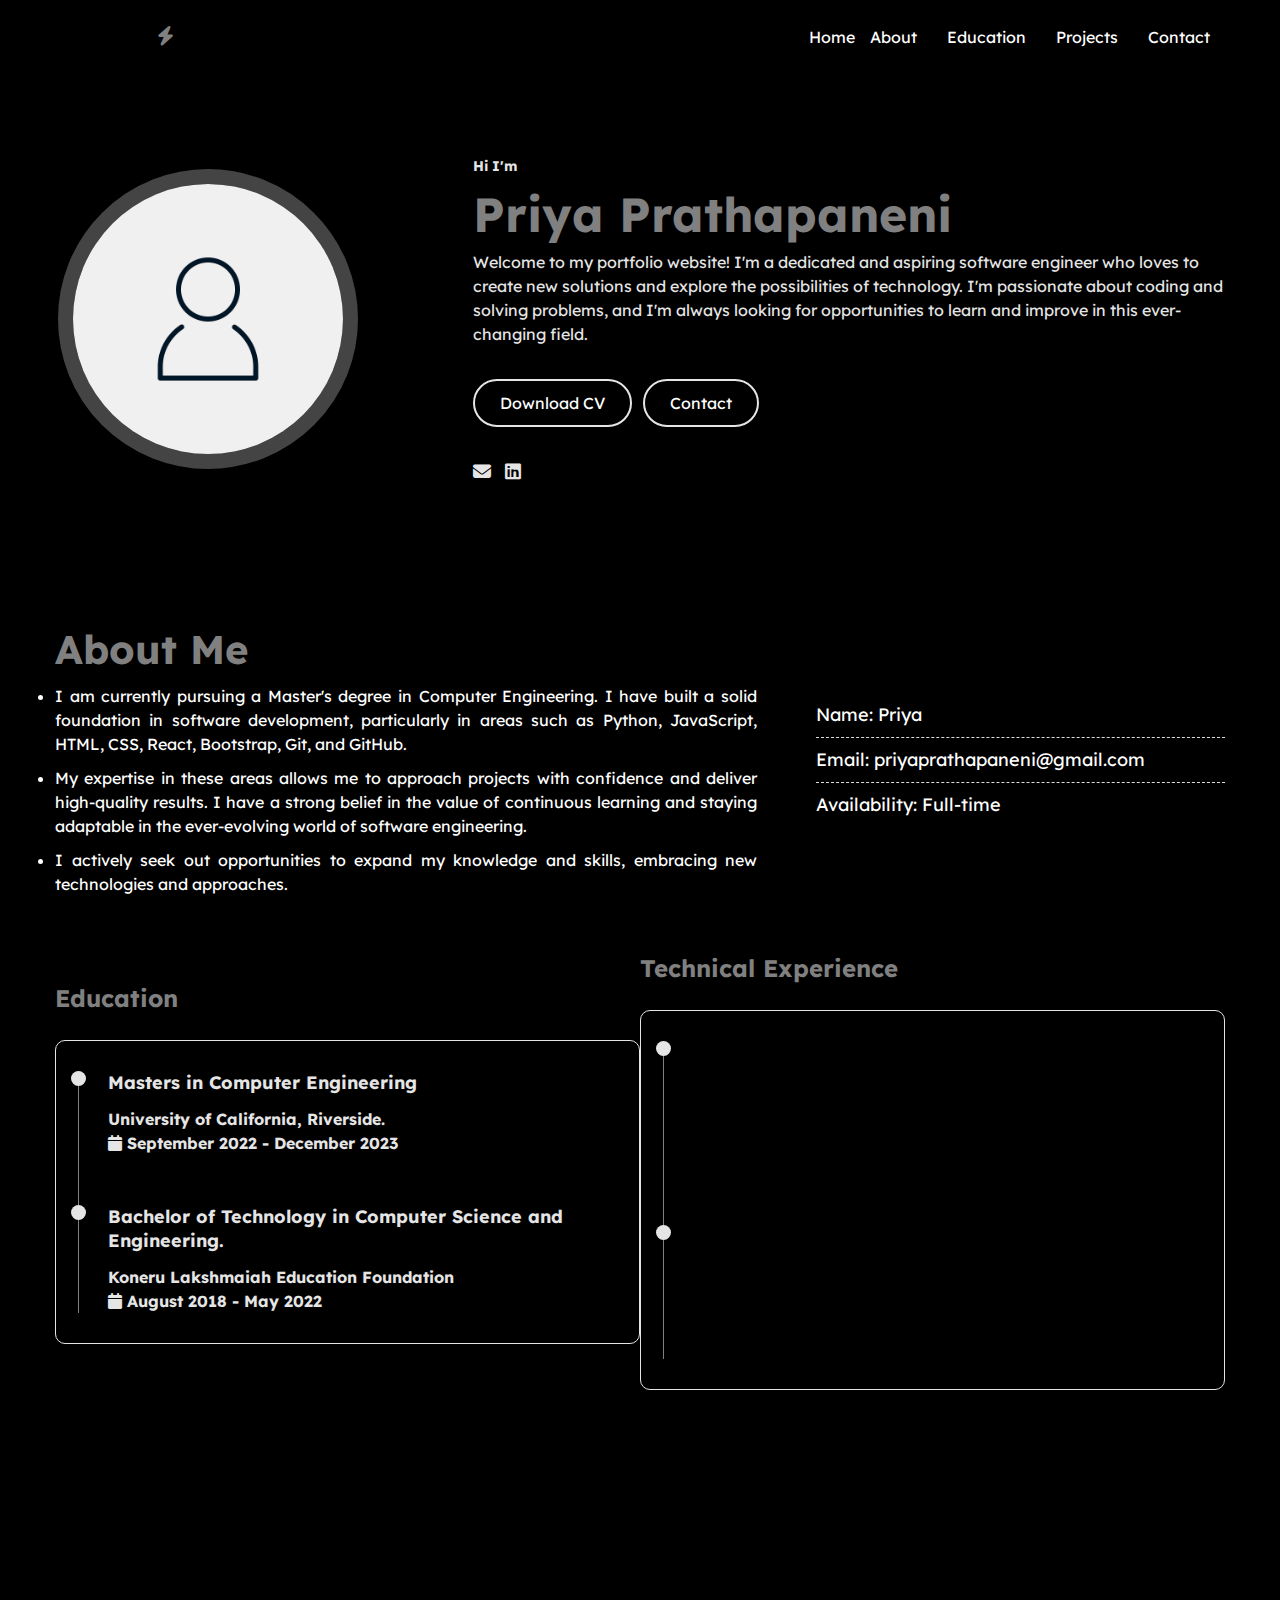
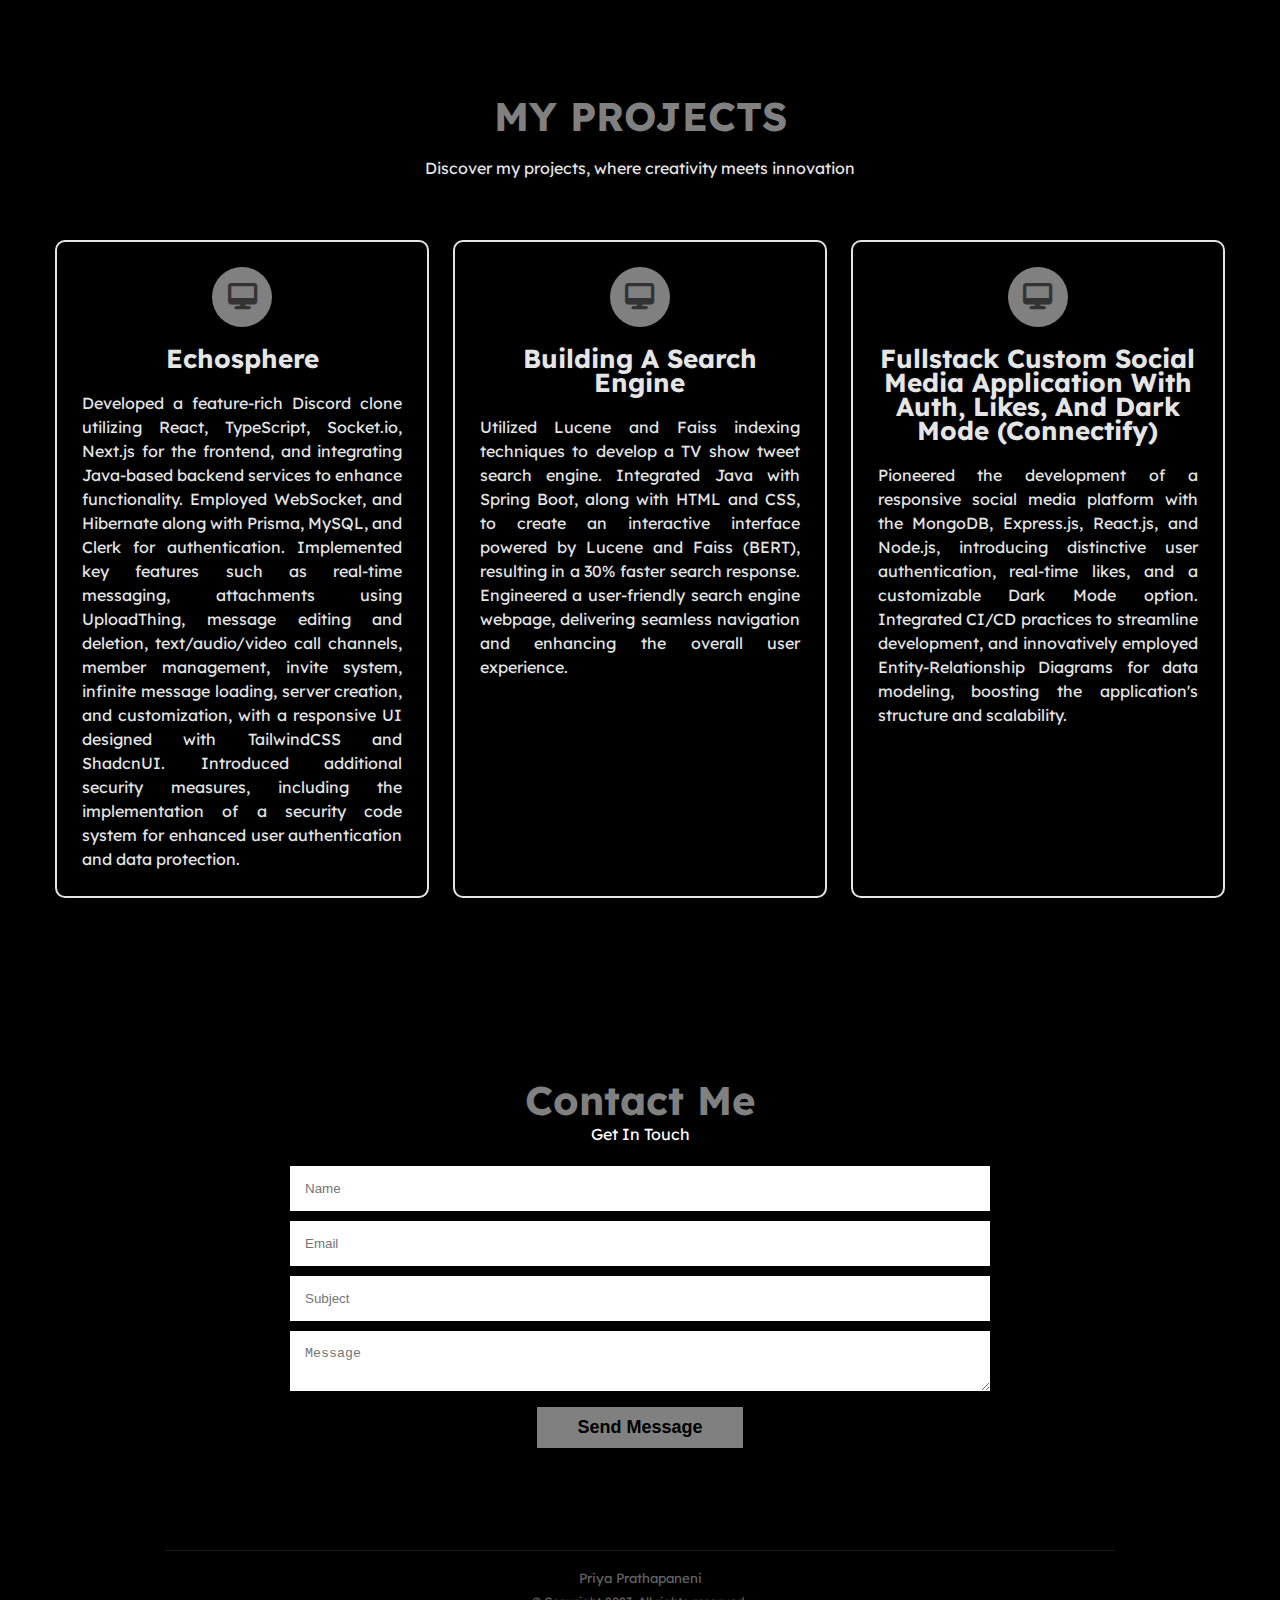
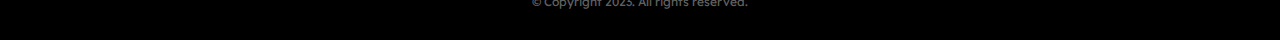
==== commit 9eff6ef8: "Update index.html" ====
--- a/index.html
+++ b/index.html
@@ -128,7 +128,7 @@
                     <div class="row">
                         <div class="timeline-box">
                             <div class="timeline">
-                                <!-- Experience items -->
+                                <!-- First Experience Item -->
                                 <div class="timeline-item">
                                     <div class="circle-dot"></div>
                                     <h3 class="timeline-title">Technical Product Manager</h3>
@@ -136,8 +136,10 @@
                                     <h4 class="timeline-subtitle">
                                         <i class="fa fa-calendar"></i> February 2024 - Present  
                                     </h4>
-                                    <p class="timeline-text">Spearheaded the development of "TechXcel," a full-stack solution, driving a 30% increase in user engagement and a 20% boost in customer satisfaction. Utilized a combination of SQL for database management, Alteryx for data integration and manipulation, and Java for backend development to architect and implement the solution effectively. Mentored and guided a team of interns in React components development, contributing to the success of the project. Defined product requirements, leveraging Platform as a Service (PaaS), AWS services like AWS Lambda, and EC2, leading to a 25% improvement in feature prioritization accuracy and a 15% reduction in time-to-market.</p>
+                                    <p class="timeline-text">Description of your experience as a Technical Product Manager at Visionsoft...</p>
                                 </div>
+                
+                                <!-- Second Experience Item -->
                                 <div class="timeline-item">
                                     <div class="circle-dot"></div>
                                     <h3 class="timeline-title">Full Stack Developer</h3>
@@ -145,11 +147,13 @@
                                     <h4 class="timeline-subtitle">
                                         <i class="fa fa-calendar"></i> January 2022 - August 2022 
                                     </h4>
-                                    <p class="timeline-text">Developed an interactive e-commerce website utilizing React for the front-end, enhancing user experience with dynamic web pages, styled using HTML, CSS, JavaScript, and TypeScript, ensuring a responsive and visually appealing interface. Implemented backend functionalities in Java, leveraging J2EE frameworks to build robust server-side components, and managed data transactions using JDBC, enabling efficient database interactions with SQL. Employed JUnit 5 for unit testing to ensure code reliability and functionality. Utilized Jenkins for build automation.</p>
+                                    <p class="timeline-text">Description of your experience as a Full Stack Developer at BEPEC SOLUTIONS...</p>
                                 </div>
                             </div>
                         </div>
                     </div>
+                </div>
+
                 </div>
             </div>
         </div>
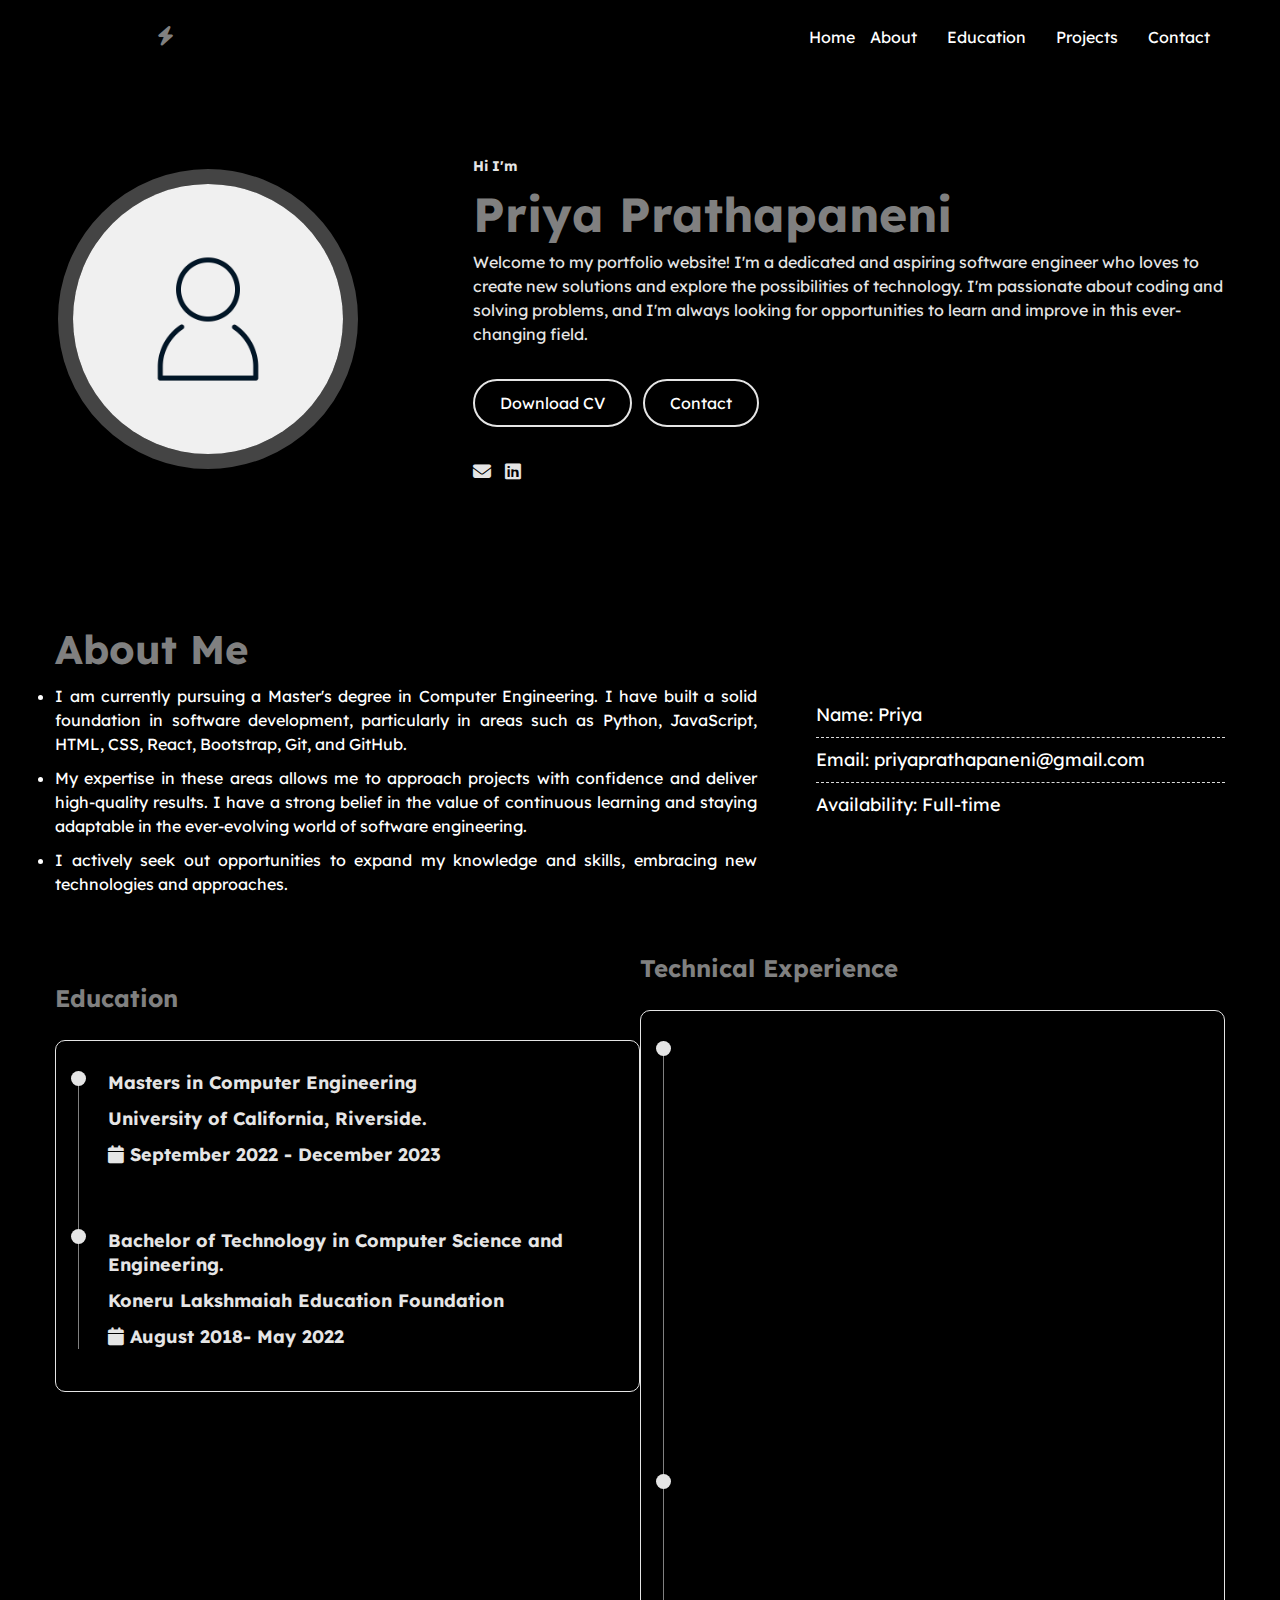
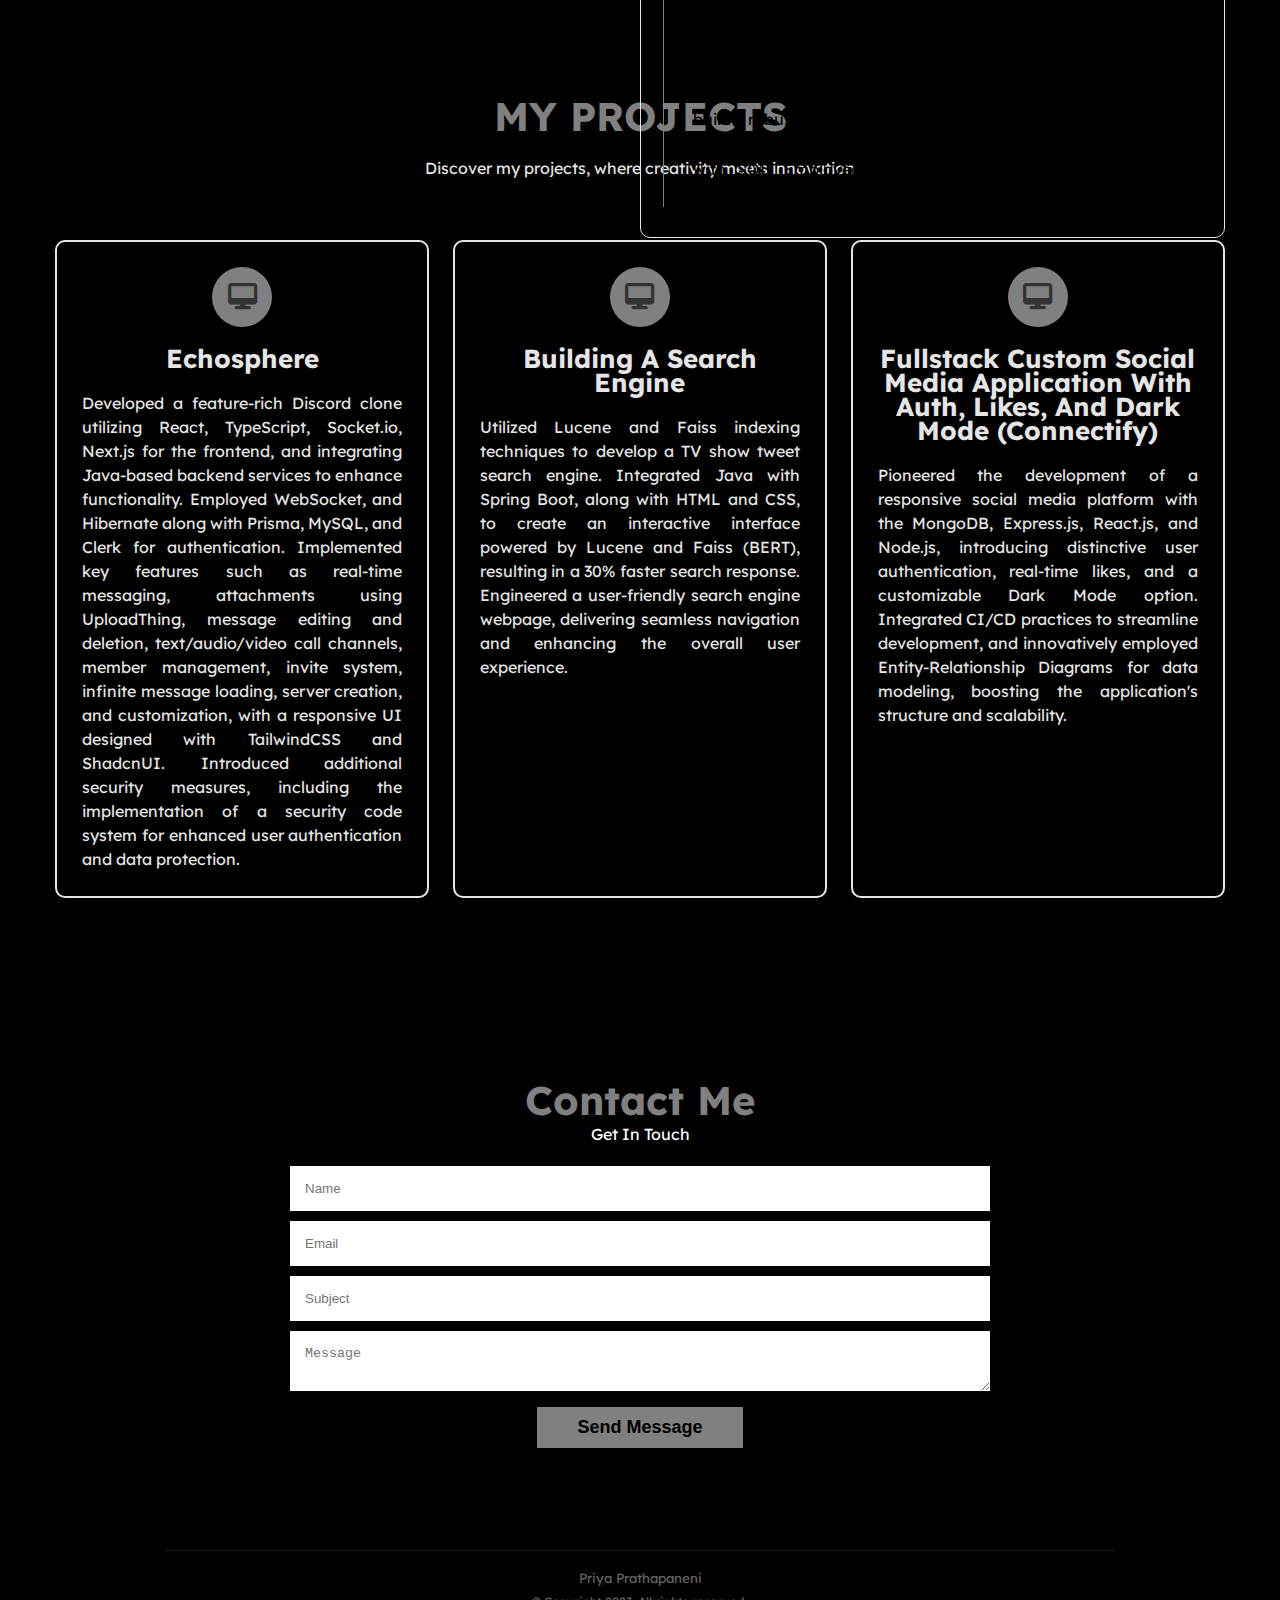
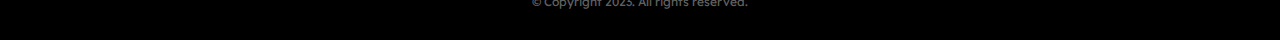
==== commit d9703b61: "Update index.html" ====
--- a/index.html
+++ b/index.html
@@ -90,7 +90,7 @@
     <section class="education-content" id="education">
         <div class="container">
             <div class="row">
-                <div class="education">
+                <div class="education ">
                     <h3 class="title">Education</h3>
                     <div class="row">
                         <div class="timeline-box">
@@ -102,8 +102,8 @@
                                     <h3 class="timeline-title">
                                         Masters in Computer Engineering
                                     </h3>
-                                    <h4 class="timeline-subtitle">University of California, Riverside.</h4>
-                                    <h4 class="timeline-subtitle">
+                                    <h4 class="timeline-title">University of California, Riverside.</h4>
+                                    <h4 class="timeline-title">
                                         <i class="fa fa-calendar"></i> September 2022 - December 2023
                                     </h4>
                                 </div> 
@@ -113,9 +113,9 @@
                                     <h3 class="timeline-title">
                                         Bachelor of Technology in Computer Science and Engineering.
                                     </h3>
-                                    <h4 class="timeline-subtitle">Koneru Lakshmaiah Education Foundation</h4>
-                                    <h4 class="timeline-subtitle">
-                                        <i class="fa fa-calendar"></i> August 2018 - May 2022
+                                    <h4 class="timeline-title">Koneru Lakshmaiah Education Foundation</h4>
+                                    <h4 class="timeline-title">
+                                        <i class="fa fa-calendar"></i> August 2018- May 2022
                                     </h4>
                                 </div> 
 
@@ -123,41 +123,43 @@
                         </div>
                     </div>
                 </div>
-                <div class="technical-experience">
+                <div class="Technical Experience">
                     <h3 class="title">Technical Experience</h3>
                     <div class="row">
                         <div class="timeline-box">
                             <div class="timeline">
-                                <!-- First Experience Item -->
                                 <div class="timeline-item">
                                     <div class="circle-dot"></div>
                                     <h3 class="timeline-title">Technical Product Manager</h3>
-                                    <h4 class="timeline-subtitle">Visionsoft</h4>
-                                    <h4 class="timeline-subtitle">
-                                        <i class="fa fa-calendar"></i> February 2024 - Present  
-                                    </h4>
-                                    <p class="timeline-text">Description of your experience as a Technical Product Manager at Visionsoft...</p>
+                                    <h4 class="timeline-title">Visionsoft</h4>
+                                    <h4 class="timeline-title">
+                                        <i class="fa fa-calendar"></i>  February 2024-Present  
+                                    </h4>
+                                    <li class="timeline-text">Spearheaded the development of "TechXcel," a full-stack solution, driving a 30% increase in user engagement and a 20% boost in customer satisfaction. Utilized a combination of SQL for database management, Alteryx for data integration and manipulation, 
+                                     and Java for backend development to architect and implement the solution effectively. Mentored and guided a team of interns in React components development, contributing to success of the project. Defined product requirements, leveraging Platform as a Service (PaaS), AWS services like AWS Lambda, and EC2, 
+                                     leading to a 25% improvement in feature prioritization accuracy and a 15% reduction in time-to-market.                                         
+                                    </li>
                                 </div>
-                
-                                <!-- Second Experience Item -->
                                 <div class="timeline-item">
                                     <div class="circle-dot"></div>
                                     <h3 class="timeline-title">Full Stack Developer</h3>
-                                    <h4 class="timeline-subtitle">BEPEC SOLUTIONS</h4>
-                                    <h4 class="timeline-subtitle">
-                                        <i class="fa fa-calendar"></i> January 2022 - August 2022 
-                                    </h4>
-                                    <p class="timeline-text">Description of your experience as a Full Stack Developer at BEPEC SOLUTIONS...</p>
+                                    <h4 class="timeline-title">BEPEC SOLUTIONS</h4>
+                                    <h4 class="timeline-title">
+                                        <i class="fa fa-calendar"></i>  January 2022-August  2022 
+                                    </h4>
+                                    <li class="timeline-text">Developed an interactive e-commerce website utilizing React for the front-end, enhancing user experience with dynamic web pages, styled using HTML, CSS, JavaScript and TypeScript, 
+                                     ensuring a responsive and visually appealing interface. Implemented backend functionalities in Java, leveraging J2EE frameworks to build robust server-side components, and managed data transactions using JDBC, 
+                                      enabling efficient database interactions with SQL. Employed JUnit 5 for unit testing to ensure code reliability and functionality. Utilized Jenkins for build automation.
+                                    </li>
                                 </div>
                             </div>
                         </div>
                     </div>
                 </div>
-
-                </div>
-            </div>
-        </div>
-    </section>
+            </div>
+        </div>
+    </section>
+
 
     <!-------------------------- Projects -------------------------->
     <section class="project-content" id="projects">
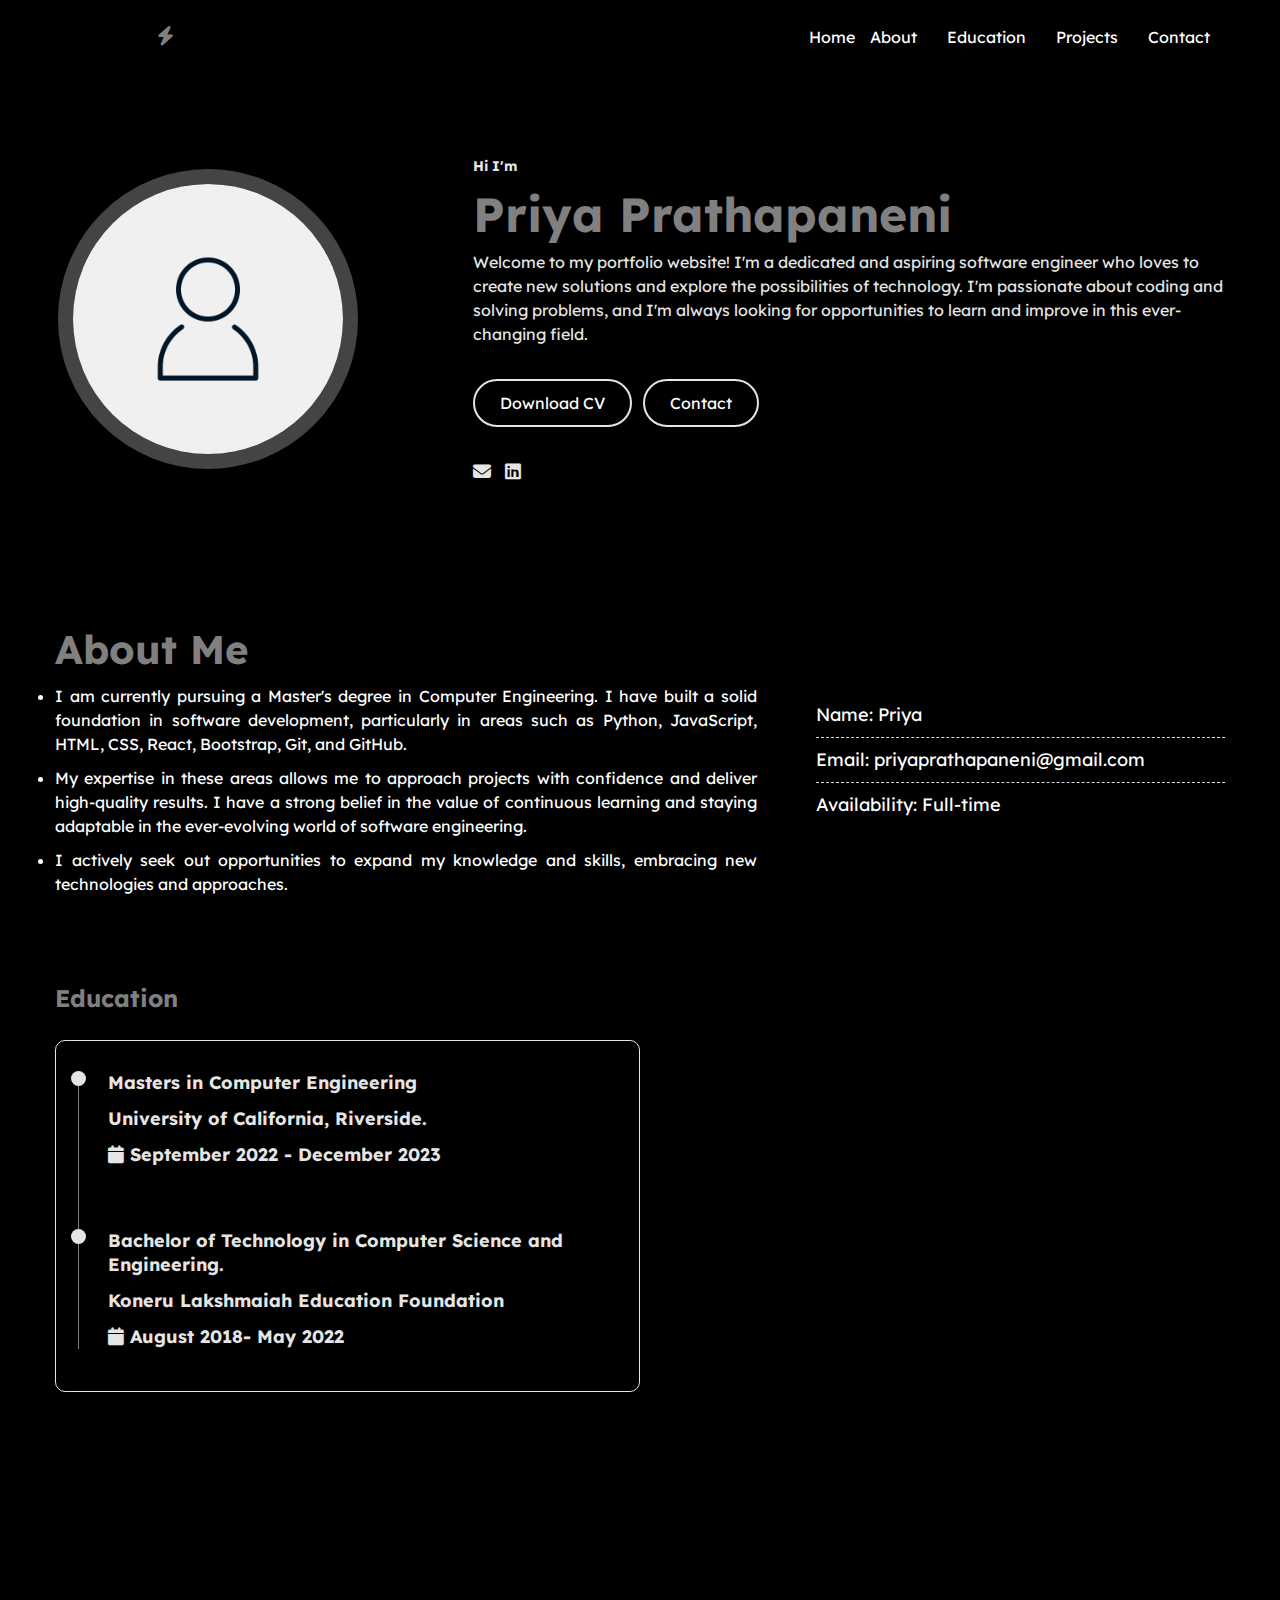
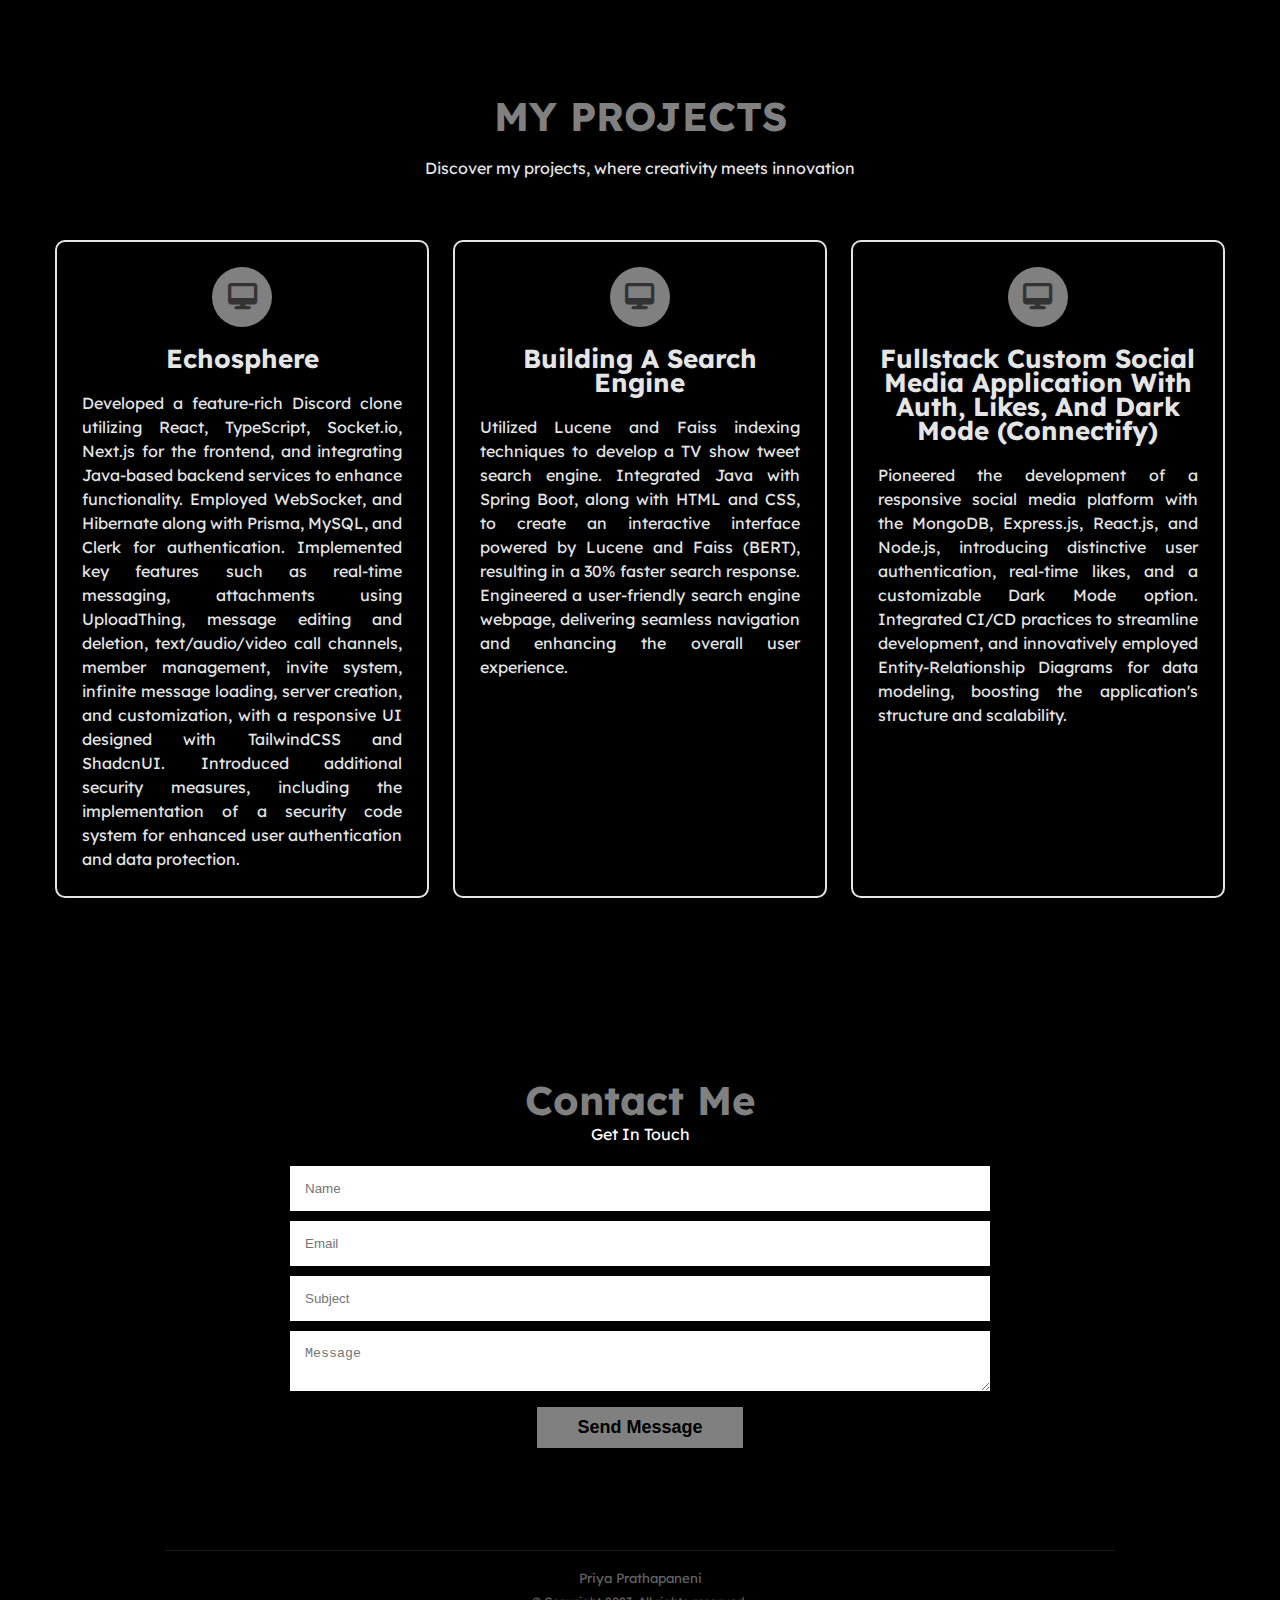
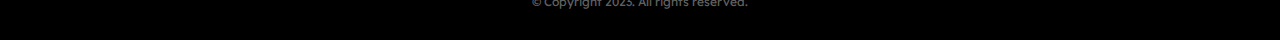
==== commit f0311567: "Update index.html" ====
--- a/index.html
+++ b/index.html
@@ -123,39 +123,7 @@
                         </div>
                     </div>
                 </div>
-                <div class="Technical Experience">
-                    <h3 class="title">Technical Experience</h3>
-                    <div class="row">
-                        <div class="timeline-box">
-                            <div class="timeline">
-                                <div class="timeline-item">
-                                    <div class="circle-dot"></div>
-                                    <h3 class="timeline-title">Technical Product Manager</h3>
-                                    <h4 class="timeline-title">Visionsoft</h4>
-                                    <h4 class="timeline-title">
-                                        <i class="fa fa-calendar"></i>  February 2024-Present  
-                                    </h4>
-                                    <li class="timeline-text">Spearheaded the development of "TechXcel," a full-stack solution, driving a 30% increase in user engagement and a 20% boost in customer satisfaction. Utilized a combination of SQL for database management, Alteryx for data integration and manipulation, 
-                                     and Java for backend development to architect and implement the solution effectively. Mentored and guided a team of interns in React components development, contributing to success of the project. Defined product requirements, leveraging Platform as a Service (PaaS), AWS services like AWS Lambda, and EC2, 
-                                     leading to a 25% improvement in feature prioritization accuracy and a 15% reduction in time-to-market.                                         
-                                    </li>
-                                </div>
-                                <div class="timeline-item">
-                                    <div class="circle-dot"></div>
-                                    <h3 class="timeline-title">Full Stack Developer</h3>
-                                    <h4 class="timeline-title">BEPEC SOLUTIONS</h4>
-                                    <h4 class="timeline-title">
-                                        <i class="fa fa-calendar"></i>  January 2022-August  2022 
-                                    </h4>
-                                    <li class="timeline-text">Developed an interactive e-commerce website utilizing React for the front-end, enhancing user experience with dynamic web pages, styled using HTML, CSS, JavaScript and TypeScript, 
-                                     ensuring a responsive and visually appealing interface. Implemented backend functionalities in Java, leveraging J2EE frameworks to build robust server-side components, and managed data transactions using JDBC, 
-                                      enabling efficient database interactions with SQL. Employed JUnit 5 for unit testing to ensure code reliability and functionality. Utilized Jenkins for build automation.
-                                    </li>
-                                </div>
-                            </div>
-                        </div>
-                    </div>
-                </div>
+                
             </div>
         </div>
     </section>
--- a/style_portfolio.css
+++ b/style_portfolio.css
@@ -521,7 +521,7 @@
   }
 
   .education-content .row .education,
-  .education-content .row .internship {
+  .education-content .row .technical-experience{
     flex-basis: 100%;
     max-width: 100%;
     margin-top: 30px;
